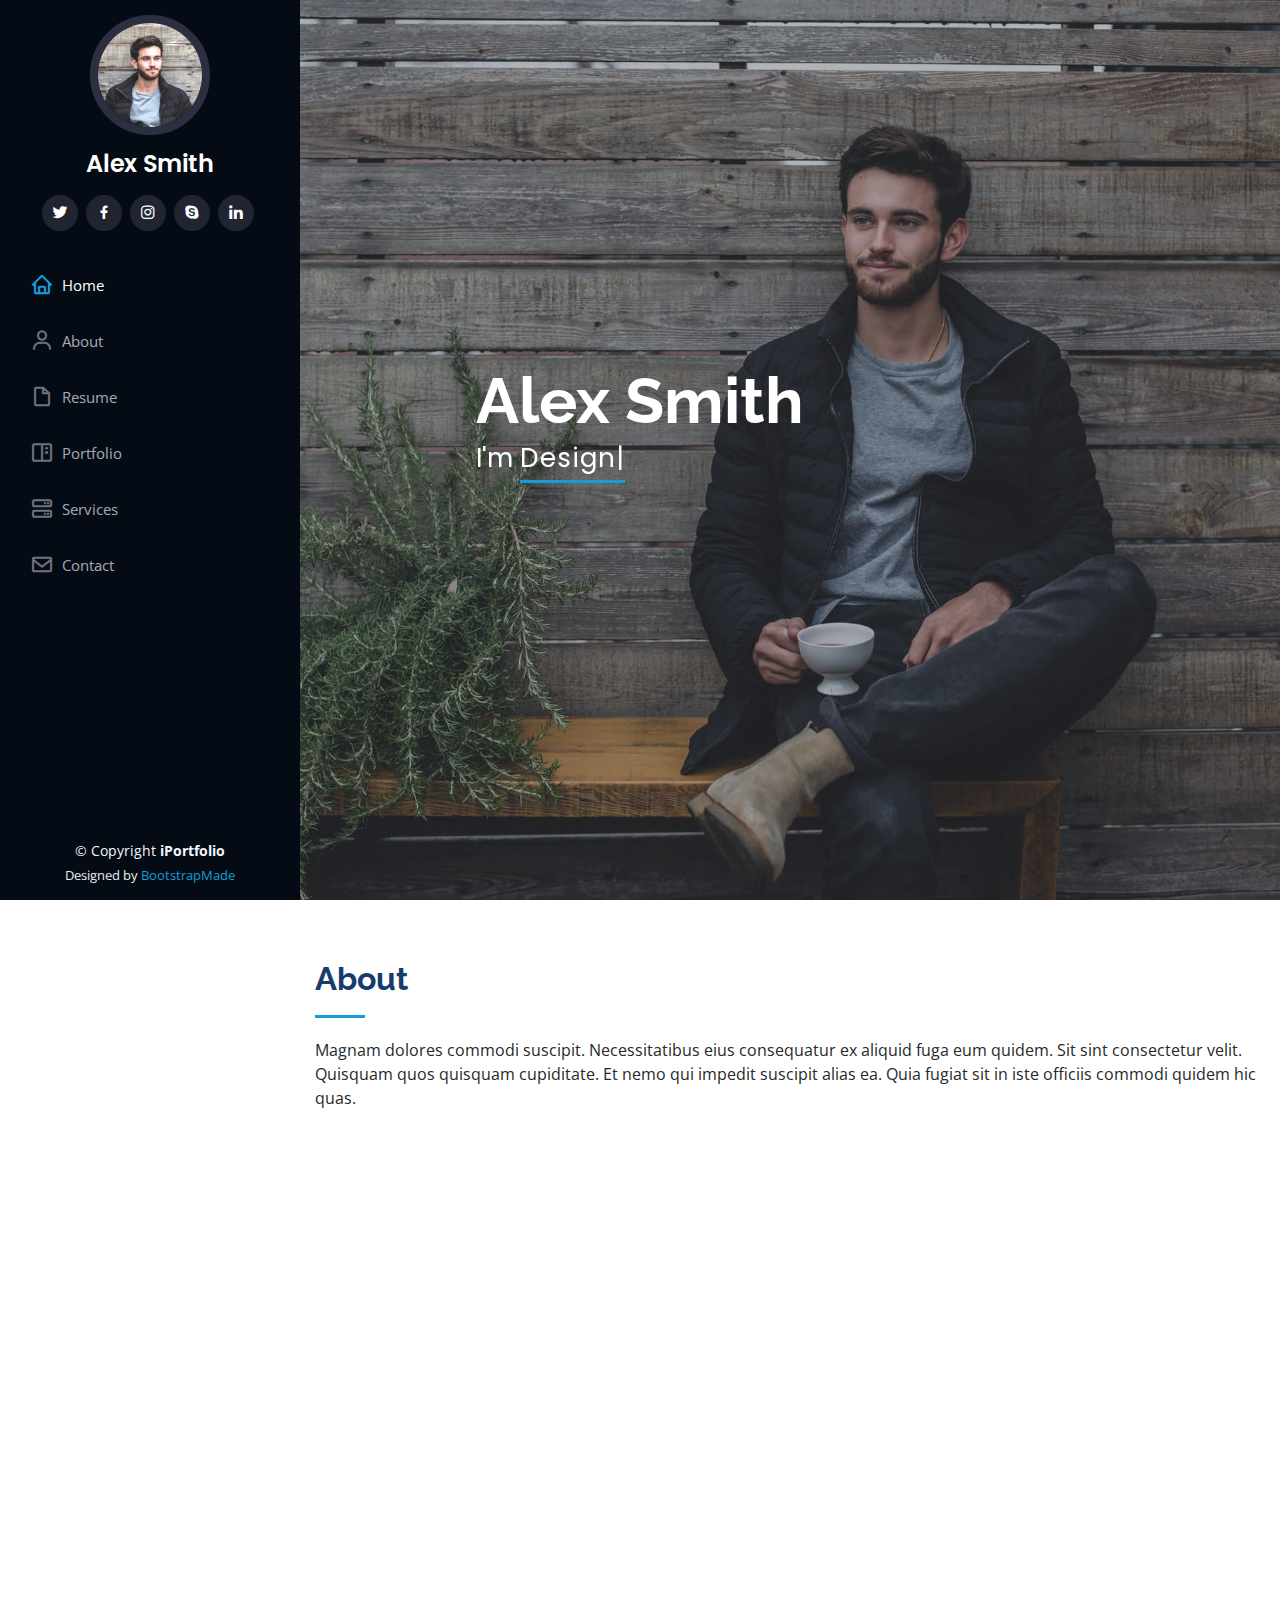
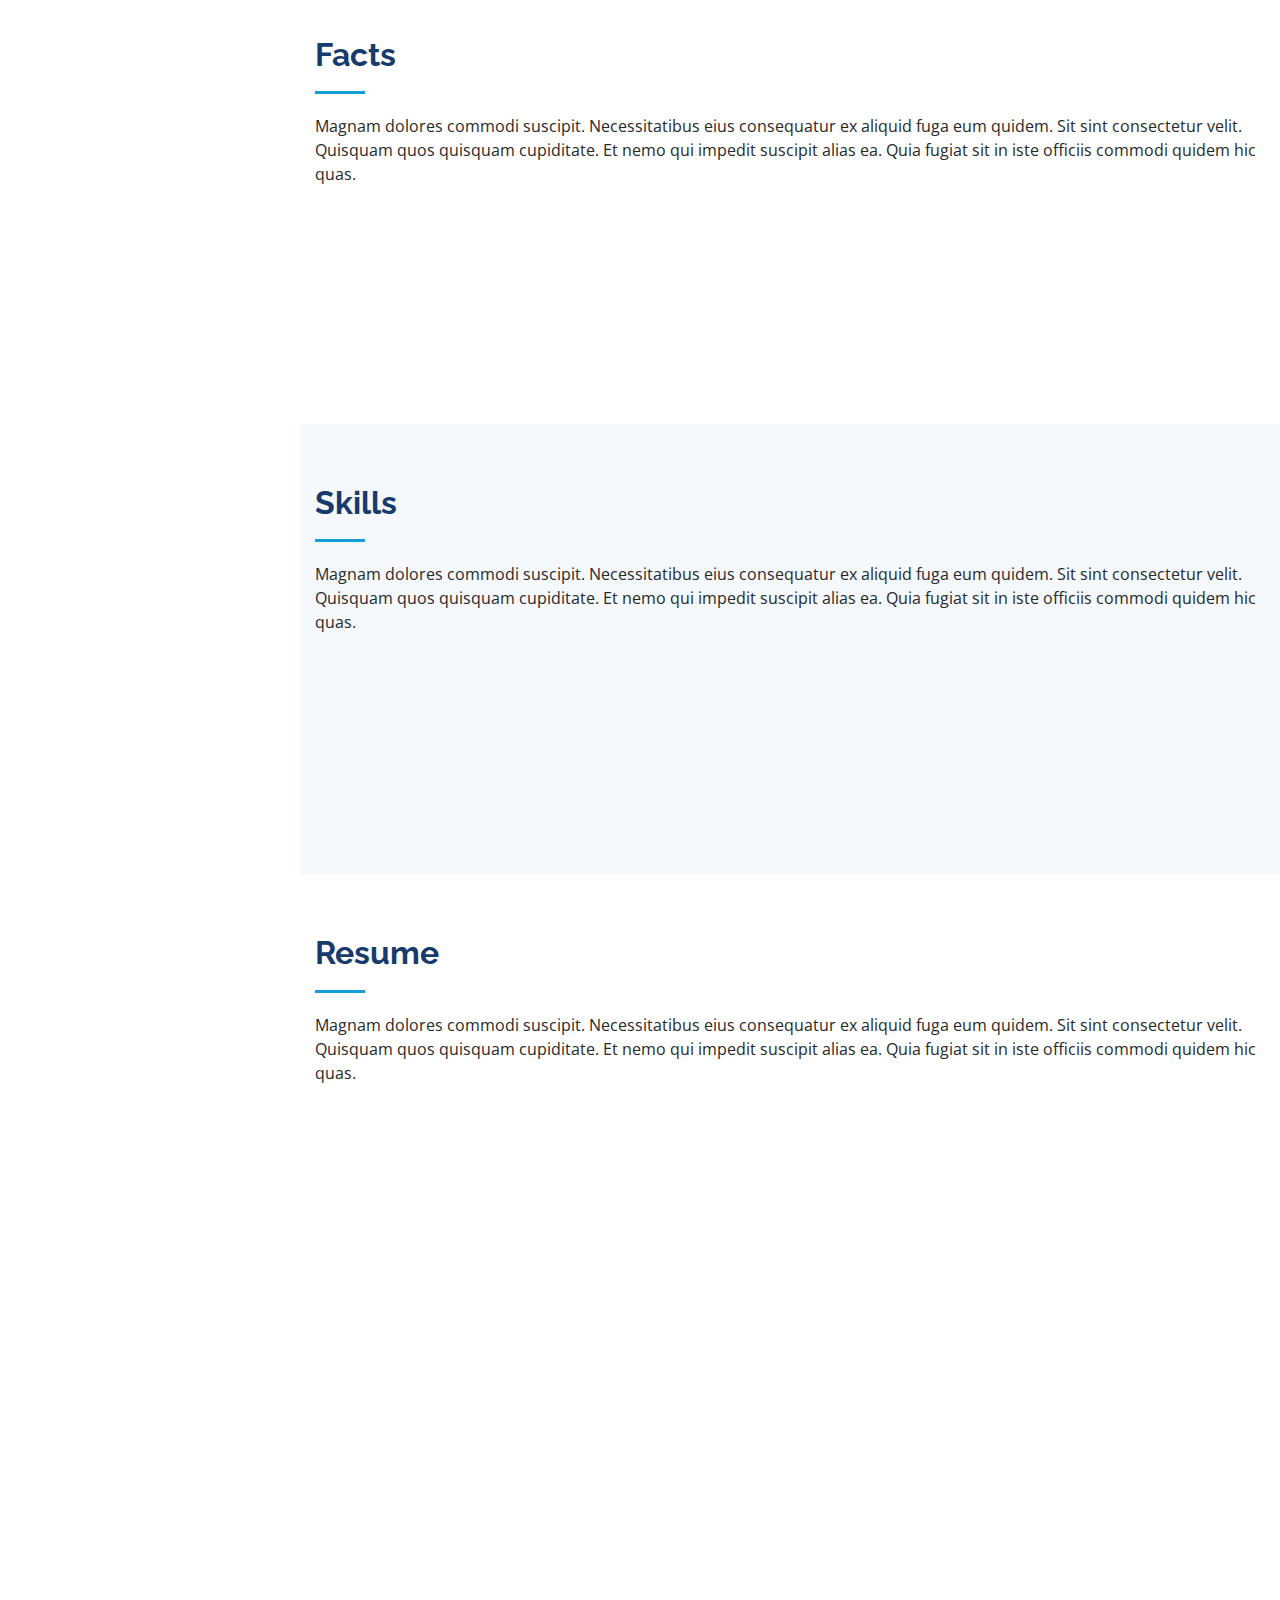
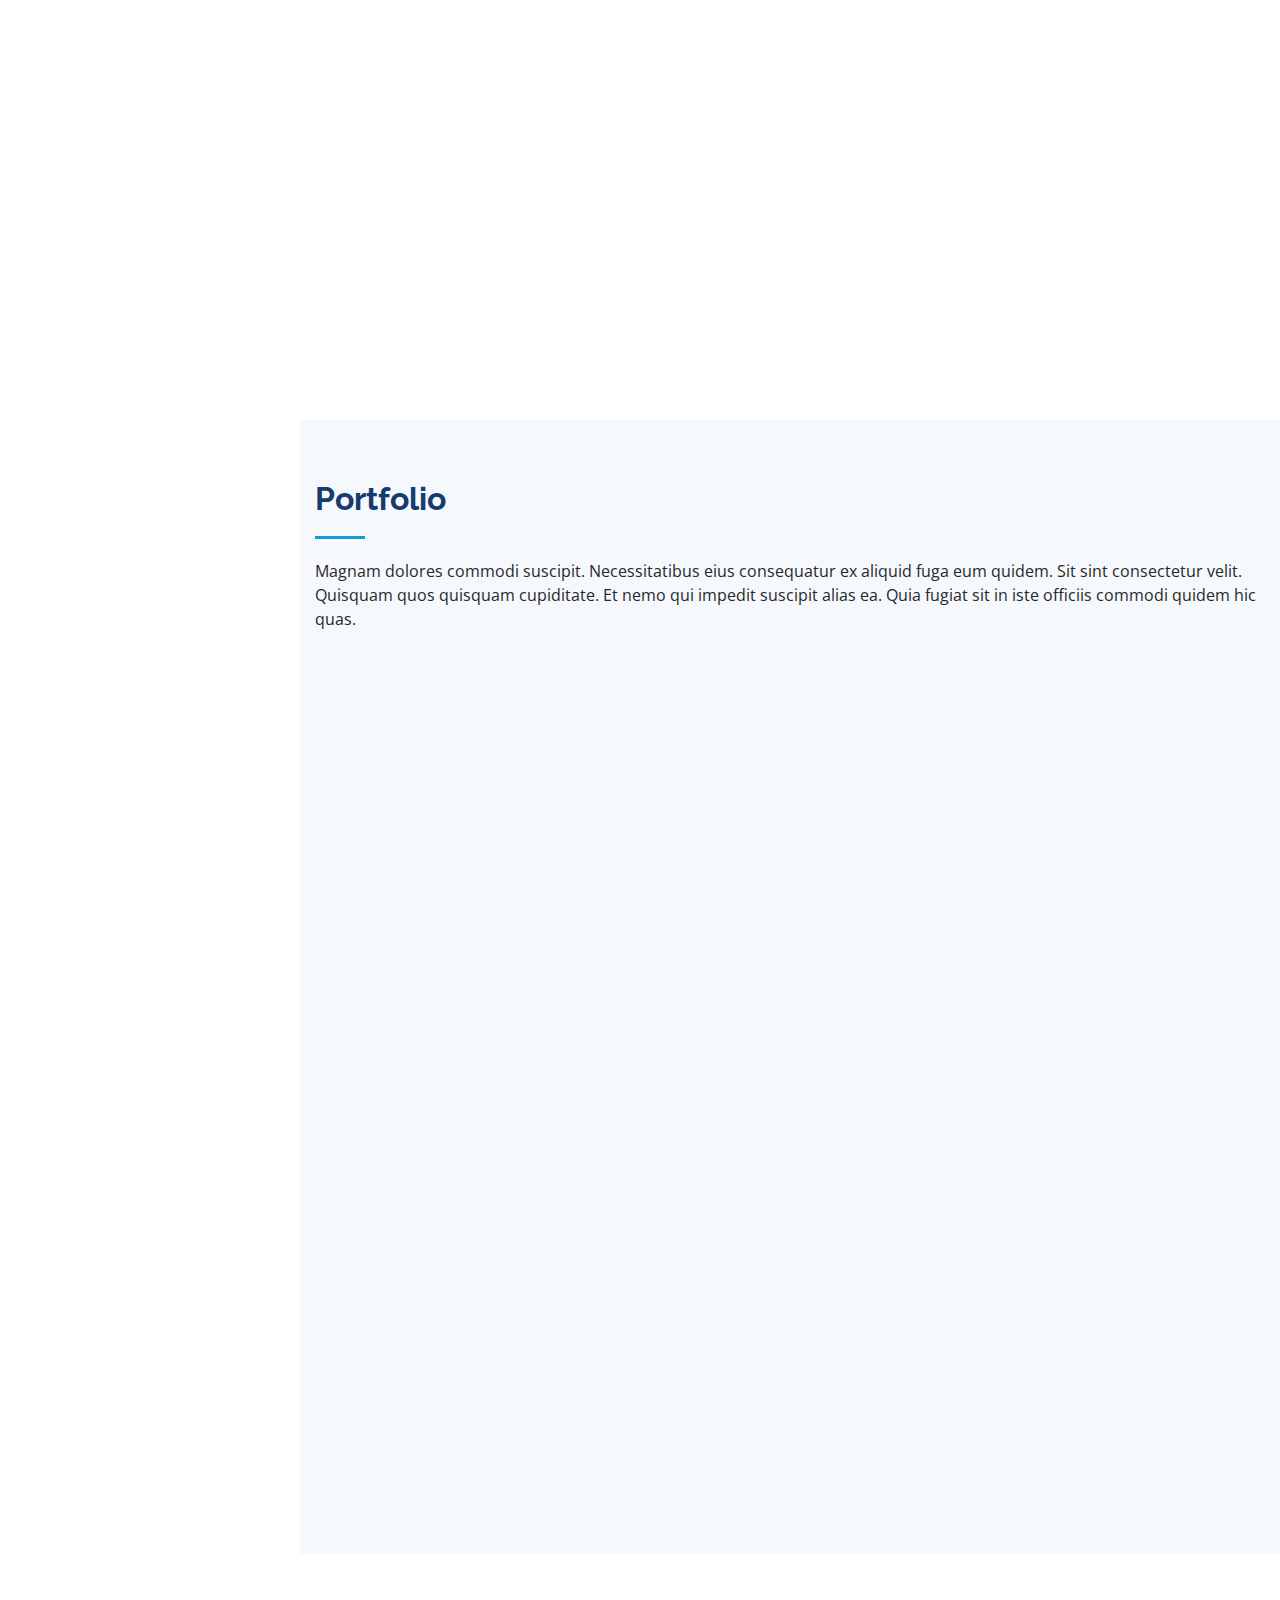
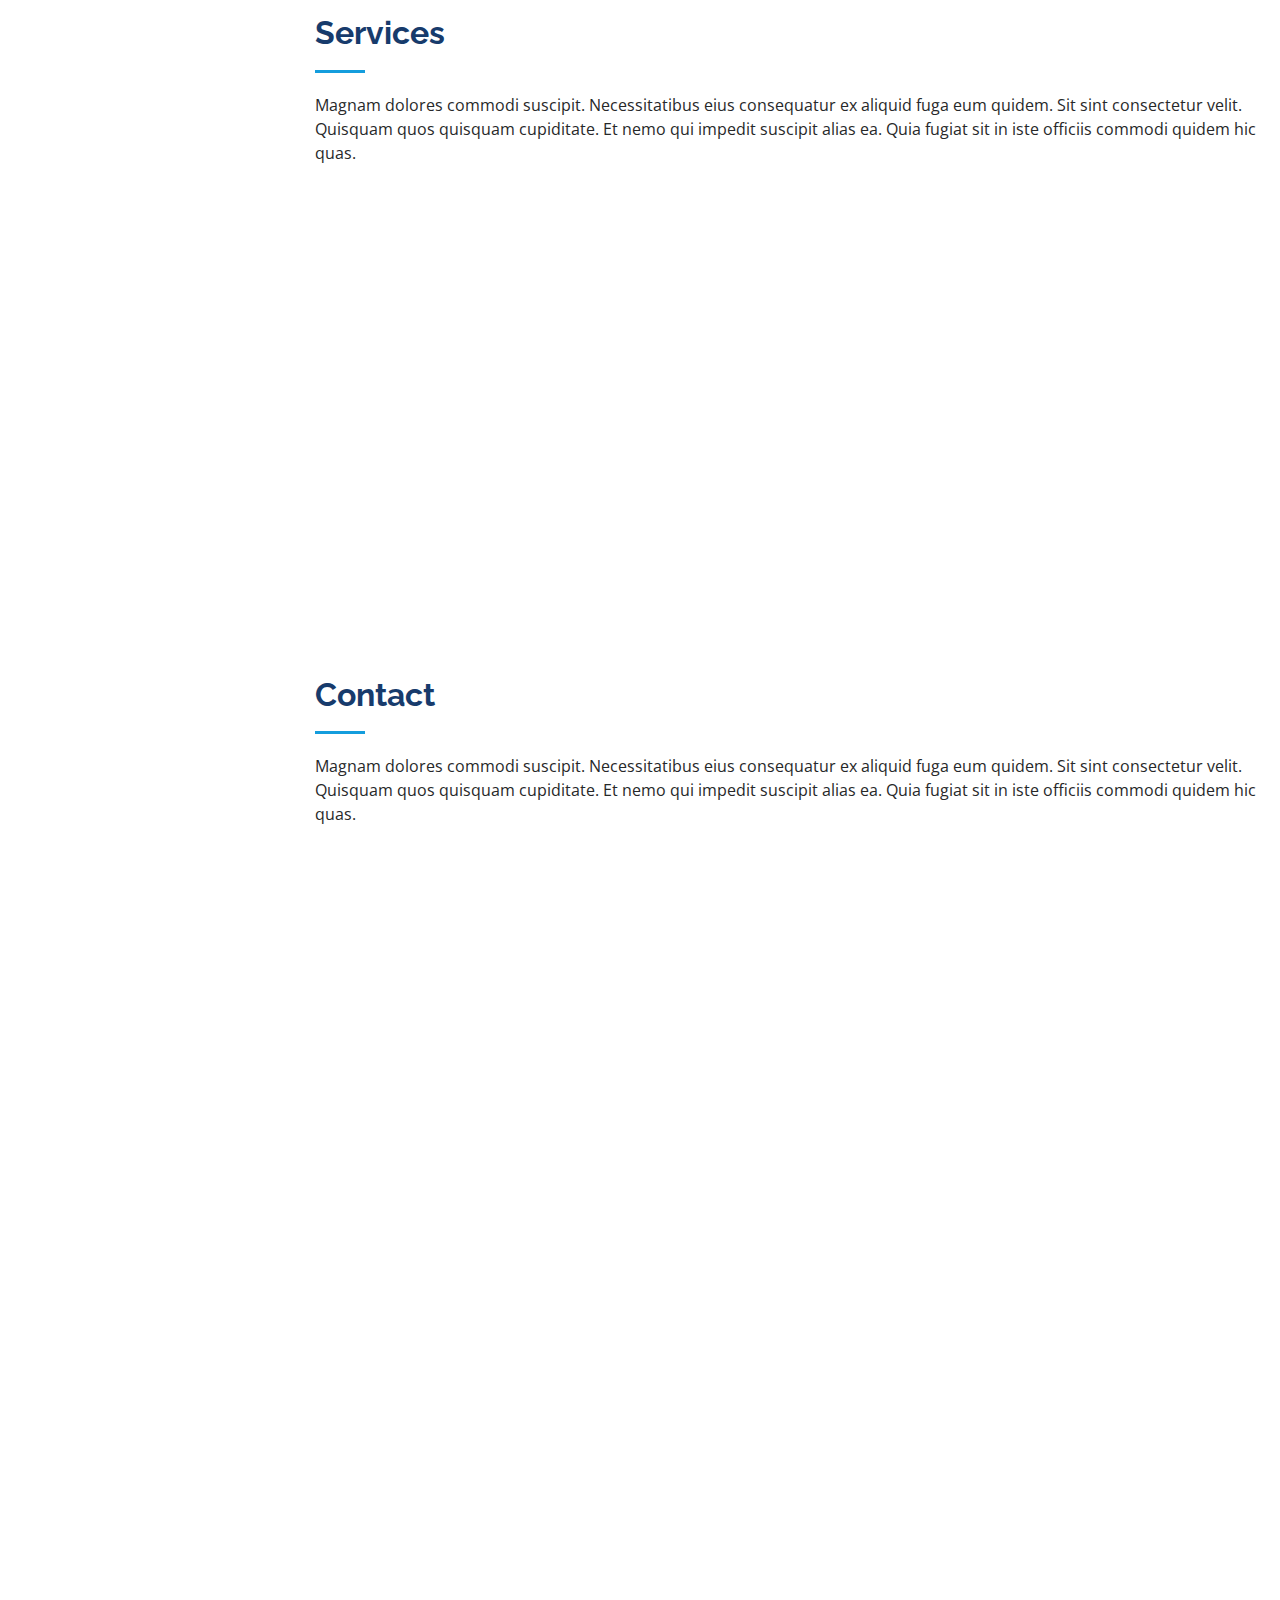
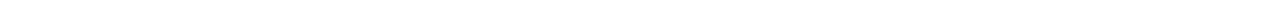
==== index.html @ 65f58ecd "template" ====
<!DOCTYPE html>
<html lang="en">

<head>
  <meta charset="utf-8">
  <meta content="width=device-width, initial-scale=1.0" name="viewport">

  <title>iPortfolio Bootstrap Template - Index</title>
  <meta content="" name="descriptison">
  <meta content="" name="keywords">

  <!-- Favicons -->
  <link href="assets/img/favicon.png" rel="icon">
  <link href="assets/img/apple-touch-icon.png" rel="apple-touch-icon">

  <!-- Google Fonts -->
  <link href="https://fonts.googleapis.com/css?family=Open+Sans:300,300i,400,400i,600,600i,700,700i|Raleway:300,300i,400,400i,500,500i,600,600i,700,700i|Poppins:300,300i,400,400i,500,500i,600,600i,700,700i" rel="stylesheet">

  <!-- Vendor CSS Files -->
  <link href="assets/vendor/bootstrap/css/bootstrap.min.css" rel="stylesheet">
  <link href="assets/vendor/icofont/icofont.min.css" rel="stylesheet">
  <link href="assets/vendor/boxicons/css/boxicons.min.css" rel="stylesheet">
  <link href="assets/vendor/venobox/venobox.css" rel="stylesheet">
  <link href="assets/vendor/owl.carousel/assets/owl.carousel.min.css" rel="stylesheet">
  <link href="assets/vendor/aos/aos.css" rel="stylesheet">

  <!-- Template Main CSS File -->
  <link href="assets/css/style.css" rel="stylesheet">

  <!-- =======================================================
  * Template Name: iPortfolio - v1.3.0
  * Template URL: https://bootstrapmade.com/iportfolio-bootstrap-portfolio-websites-template/
  * Author: BootstrapMade.com
  * License: https://bootstrapmade.com/license/
  ======================================================== -->
</head>

<body>

  <!-- ======= Mobile nav toggle button ======= -->
  <button type="button" class="mobile-nav-toggle d-xl-none"><i class="icofont-navigation-menu"></i></button>

  <!-- ======= Header ======= -->
  <header id="header">
    <div class="d-flex flex-column">

      <div class="profile">
        <img src="assets/img/profile-img.jpg" alt="" class="img-fluid rounded-circle">
        <h1 class="text-light"><a href="index.html">Alex Smith</a></h1>
        <div class="social-links mt-3 text-center">
          <a href="#" class="twitter"><i class="bx bxl-twitter"></i></a>
          <a href="#" class="facebook"><i class="bx bxl-facebook"></i></a>
          <a href="#" class="instagram"><i class="bx bxl-instagram"></i></a>
          <a href="#" class="google-plus"><i class="bx bxl-skype"></i></a>
          <a href="#" class="linkedin"><i class="bx bxl-linkedin"></i></a>
        </div>
      </div>

      <nav class="nav-menu">
        <ul>
          <li class="active"><a href="index.html"><i class="bx bx-home"></i> <span>Home</span></a></li>
          <li><a href="#about"><i class="bx bx-user"></i> <span>About</span></a></li>
          <li><a href="#resume"><i class="bx bx-file-blank"></i> <span>Resume</span></a></li>
          <li><a href="#portfolio"><i class="bx bx-book-content"></i> Portfolio</a></li>
          <li><a href="#services"><i class="bx bx-server"></i> Services</a></li>
          <li><a href="#contact"><i class="bx bx-envelope"></i> Contact</a></li>

        </ul>
      </nav><!-- .nav-menu -->
      <button type="button" class="mobile-nav-toggle d-xl-none"><i class="icofont-navigation-menu"></i></button>

    </div>
  </header><!-- End Header -->

  <!-- ======= Hero Section ======= -->
  <section id="hero" class="d-flex flex-column justify-content-center align-items-center">
    <div class="hero-container" data-aos="fade-in">
      <h1>Alex Smith</h1>
      <p>I'm <span class="typed" data-typed-items="Designer, Developer, Freelancer, Photographer"></span></p>
    </div>
  </section><!-- End Hero -->

  <main id="main">

    <!-- ======= About Section ======= -->
    <section id="about" class="about">
      <div class="container">

        <div class="section-title">
          <h2>About</h2>
          <p>Magnam dolores commodi suscipit. Necessitatibus eius consequatur ex aliquid fuga eum quidem. Sit sint consectetur velit. Quisquam quos quisquam cupiditate. Et nemo qui impedit suscipit alias ea. Quia fugiat sit in iste officiis commodi quidem hic quas.</p>
        </div>

        <div class="row">
          <div class="col-lg-4" data-aos="fade-right">
            <img src="assets/img/profile-img.jpg" class="img-fluid" alt="">
          </div>
          <div class="col-lg-8 pt-4 pt-lg-0 content" data-aos="fade-left">
            <h3>UI/UX Designer &amp; Web Developer.</h3>
            <p class="font-italic">
              Lorem ipsum dolor sit amet, consectetur adipiscing elit, sed do eiusmod tempor incididunt ut labore et dolore
              magna aliqua.
            </p>
            <div class="row">
              <div class="col-lg-6">
                <ul>
                  <li><i class="icofont-rounded-right"></i> <strong>Birthday:</strong> 1 May 1995</li>
                  <li><i class="icofont-rounded-right"></i> <strong>Website:</strong> www.example.com</li>
                  <li><i class="icofont-rounded-right"></i> <strong>Phone:</strong> +123 456 7890</li>
                  <li><i class="icofont-rounded-right"></i> <strong>City:</strong> City : New York, USA</li>
                </ul>
              </div>
              <div class="col-lg-6">
                <ul>
                  <li><i class="icofont-rounded-right"></i> <strong>Age:</strong> 30</li>
                  <li><i class="icofont-rounded-right"></i> <strong>Degree:</strong> Master</li>
                  <li><i class="icofont-rounded-right"></i> <strong>PhEmailone:</strong> email@example.com</li>
                  <li><i class="icofont-rounded-right"></i> <strong>Freelance:</strong> Available</li>
                </ul>
              </div>
            </div>
            <p>
              Officiis eligendi itaque labore et dolorum mollitia officiis optio vero. Quisquam sunt adipisci omnis et ut. Nulla accusantium dolor incidunt officia tempore. Et eius omnis.
              Cupiditate ut dicta maxime officiis quidem quia. Sed et consectetur qui quia repellendus itaque neque. Aliquid amet quidem ut quaerat cupiditate. Ab et eum qui repellendus omnis culpa magni laudantium dolores.
            </p>
          </div>
        </div>

      </div>
    </section><!-- End About Section -->

    <!-- ======= Facts Section ======= -->
    <section id="facts" class="facts">
      <div class="container">

        <div class="section-title">
          <h2>Facts</h2>
          <p>Magnam dolores commodi suscipit. Necessitatibus eius consequatur ex aliquid fuga eum quidem. Sit sint consectetur velit. Quisquam quos quisquam cupiditate. Et nemo qui impedit suscipit alias ea. Quia fugiat sit in iste officiis commodi quidem hic quas.</p>
        </div>

        <div class="row no-gutters">

          <div class="col-lg-3 col-md-6 d-md-flex align-items-md-stretch" data-aos="fade-up">
            <div class="count-box">
              <i class="icofont-simple-smile"></i>
              <span data-toggle="counter-up">232</span>
              <p><strong>Happy Clients</strong> consequuntur quae</p>
            </div>
          </div>

          <div class="col-lg-3 col-md-6 d-md-flex align-items-md-stretch" data-aos="fade-up" data-aos-delay="100">
            <div class="count-box">
              <i class="icofont-document-folder"></i>
              <span data-toggle="counter-up">521</span>
              <p><strong>Projects</strong> adipisci atque cum quia aut</p>
            </div>
          </div>

          <div class="col-lg-3 col-md-6 d-md-flex align-items-md-stretch" data-aos="fade-up" data-aos-delay="200">
            <div class="count-box">
              <i class="icofont-live-support"></i>
              <span data-toggle="counter-up">1,463</span>
              <p><strong>Hours Of Support</strong> aut commodi quaerat</p>
            </div>
          </div>

          <div class="col-lg-3 col-md-6 d-md-flex align-items-md-stretch" data-aos="fade-up" data-aos-delay="300">
            <div class="count-box">
              <i class="icofont-users-alt-5"></i>
              <span data-toggle="counter-up">15</span>
              <p><strong>Hard Workers</strong> rerum asperiores dolor</p>
            </div>
          </div>

        </div>

      </div>
    </section><!-- End Facts Section -->

    <!-- ======= Skills Section ======= -->
    <section id="skills" class="skills section-bg">
      <div class="container">

        <div class="section-title">
          <h2>Skills</h2>
          <p>Magnam dolores commodi suscipit. Necessitatibus eius consequatur ex aliquid fuga eum quidem. Sit sint consectetur velit. Quisquam quos quisquam cupiditate. Et nemo qui impedit suscipit alias ea. Quia fugiat sit in iste officiis commodi quidem hic quas.</p>
        </div>

        <div class="row skills-content">

          <div class="col-lg-6" data-aos="fade-up">

            <div class="progress">
              <span class="skill">HTML <i class="val">100%</i></span>
              <div class="progress-bar-wrap">
                <div class="progress-bar" role="progressbar" aria-valuenow="100" aria-valuemin="0" aria-valuemax="100"></div>
              </div>
            </div>

            <div class="progress">
              <span class="skill">CSS <i class="val">90%</i></span>
              <div class="progress-bar-wrap">
                <div class="progress-bar" role="progressbar" aria-valuenow="90" aria-valuemin="0" aria-valuemax="100"></div>
              </div>
            </div>

            <div class="progress">
              <span class="skill">JavaScript <i class="val">75%</i></span>
              <div class="progress-bar-wrap">
                <div class="progress-bar" role="progressbar" aria-valuenow="75" aria-valuemin="0" aria-valuemax="100"></div>
              </div>
            </div>

          </div>

          <div class="col-lg-6" data-aos="fade-up" data-aos-delay="100">

            <div class="progress">
              <span class="skill">PHP <i class="val">80%</i></span>
              <div class="progress-bar-wrap">
                <div class="progress-bar" role="progressbar" aria-valuenow="80" aria-valuemin="0" aria-valuemax="100"></div>
              </div>
            </div>

            <div class="progress">
              <span class="skill">WordPress/CMS <i class="val">90%</i></span>
              <div class="progress-bar-wrap">
                <div class="progress-bar" role="progressbar" aria-valuenow="90" aria-valuemin="0" aria-valuemax="100"></div>
              </div>
            </div>

            <div class="progress">
              <span class="skill">Photoshop <i class="val">55%</i></span>
              <div class="progress-bar-wrap">
                <div class="progress-bar" role="progressbar" aria-valuenow="55" aria-valuemin="0" aria-valuemax="100"></div>
              </div>
            </div>

          </div>

        </div>

      </div>
    </section><!-- End Skills Section -->

    <!-- ======= Resume Section ======= -->
    <section id="resume" class="resume">
      <div class="container">

        <div class="section-title">
          <h2>Resume</h2>
          <p>Magnam dolores commodi suscipit. Necessitatibus eius consequatur ex aliquid fuga eum quidem. Sit sint consectetur velit. Quisquam quos quisquam cupiditate. Et nemo qui impedit suscipit alias ea. Quia fugiat sit in iste officiis commodi quidem hic quas.</p>
        </div>

        <div class="row">
          <div class="col-lg-6" data-aos="fade-up">
            <h3 class="resume-title">Sumary</h3>
            <div class="resume-item pb-0">
              <h4>Alex Smith</h4>
              <p><em>Innovative and deadline-driven Graphic Designer with 3+ years of experience designing and developing user-centered digital/print marketing material from initial concept to final, polished deliverable.</em></p>
              <ul>
                <li>Portland par 127,Orlando, FL</li>
                <li>(123) 456-7891</li>
                <li>alice.barkley@example.com</li>
              </ul>
            </div>

            <h3 class="resume-title">Education</h3>
            <div class="resume-item">
              <h4>Master of Fine Arts &amp; Graphic Design</h4>
              <h5>2015 - 2016</h5>
              <p><em>Rochester Institute of Technology, Rochester, NY</em></p>
              <p>Qui deserunt veniam. Et sed aliquam labore tempore sed quisquam iusto autem sit. Ea vero voluptatum qui ut dignissimos deleniti nerada porti sand markend</p>
            </div>
            <div class="resume-item">
              <h4>Bachelor of Fine Arts &amp; Graphic Design</h4>
              <h5>2010 - 2014</h5>
              <p><em>Rochester Institute of Technology, Rochester, NY</em></p>
              <p>Quia nobis sequi est occaecati aut. Repudiandae et iusto quae reiciendis et quis Eius vel ratione eius unde vitae rerum voluptates asperiores voluptatem Earum molestiae consequatur neque etlon sader mart dila</p>
            </div>
          </div>
          <div class="col-lg-6" data-aos="fade-up" data-aos-delay="100">
            <h3 class="resume-title">Professional Experience</h3>
            <div class="resume-item">
              <h4>Senior graphic design specialist</h4>
              <h5>2019 - Present</h5>
              <p><em>Experion, New York, NY </em></p>
              <ul>
                <li>Lead in the design, development, and implementation of the graphic, layout, and production communication materials</li>
                <li>Delegate tasks to the 7 members of the design team and provide counsel on all aspects of the project. </li>
                <li>Supervise the assessment of all graphic materials in order to ensure quality and accuracy of the design</li>
                <li>Oversee the efficient use of production project budgets ranging from $2,000 - $25,000</li>
              </ul>
            </div>
            <div class="resume-item">
              <h4>Graphic design specialist</h4>
              <h5>2017 - 2018</h5>
              <p><em>Stepping Stone Advertising, New York, NY</em></p>
              <ul>
                <li>Developed numerous marketing programs (logos, brochures,infographics, presentations, and advertisements).</li>
                <li>Managed up to 5 projects or tasks at a given time while under pressure</li>
                <li>Recommended and consulted with clients on the most appropriate graphic design</li>
                <li>Created 4+ design presentations and proposals a month for clients and account managers</li>
              </ul>
            </div>
          </div>
        </div>

      </div>
    </section><!-- End Resume Section -->

    <!-- ======= Portfolio Section ======= -->
    <section id="portfolio" class="portfolio section-bg">
      <div class="container">

        <div class="section-title">
          <h2>Portfolio</h2>
          <p>Magnam dolores commodi suscipit. Necessitatibus eius consequatur ex aliquid fuga eum quidem. Sit sint consectetur velit. Quisquam quos quisquam cupiditate. Et nemo qui impedit suscipit alias ea. Quia fugiat sit in iste officiis commodi quidem hic quas.</p>
        </div>

        <div class="row" data-aos="fade-up">
          <div class="col-lg-12 d-flex justify-content-center">
            <ul id="portfolio-flters">
              <li data-filter="*" class="filter-active">All</li>
              <li data-filter=".filter-app">App</li>
              <li data-filter=".filter-card">Card</li>
              <li data-filter=".filter-web">Web</li>
            </ul>
          </div>
        </div>

        <div class="row portfolio-container" data-aos="fade-up" data-aos-delay="100">

          <div class="col-lg-4 col-md-6 portfolio-item filter-app">
            <div class="portfolio-wrap">
              <img src="assets/img/portfolio/portfolio-1.jpg" class="img-fluid" alt="">
              <div class="portfolio-links">
                <a href="assets/img/portfolio/portfolio-1.jpg" data-gall="portfolioGallery" class="venobox" title="App 1"><i class="bx bx-plus"></i></a>
                <a href="portfolio-details.html" title="More Details"><i class="bx bx-link"></i></a>
              </div>
            </div>
          </div>

          <div class="col-lg-4 col-md-6 portfolio-item filter-web">
            <div class="portfolio-wrap">
              <img src="assets/img/portfolio/portfolio-2.jpg" class="img-fluid" alt="">
              <div class="portfolio-links">
                <a href="assets/img/portfolio/portfolio-2.jpg" data-gall="portfolioGallery" class="venobox" title="Web 3"><i class="bx bx-plus"></i></a>
                <a href="portfolio-details.html" title="More Details"><i class="bx bx-link"></i></a>
              </div>
            </div>
          </div>

          <div class="col-lg-4 col-md-6 portfolio-item filter-app">
            <div class="portfolio-wrap">
              <img src="assets/img/portfolio/portfolio-3.jpg" class="img-fluid" alt="">
              <div class="portfolio-links">
                <a href="assets/img/portfolio/portfolio-3.jpg" data-gall="portfolioGallery" class="venobox" title="App 2"><i class="bx bx-plus"></i></a>
                <a href="portfolio-details.html" title="More Details"><i class="bx bx-link"></i></a>
              </div>
            </div>
          </div>

          <div class="col-lg-4 col-md-6 portfolio-item filter-card">
            <div class="portfolio-wrap">
              <img src="assets/img/portfolio/portfolio-4.jpg" class="img-fluid" alt="">
              <div class="portfolio-links">
                <a href="assets/img/portfolio/portfolio-4.jpg" data-gall="portfolioGallery" class="venobox" title="Card 2"><i class="bx bx-plus"></i></a>
                <a href="portfolio-details.html" title="More Details"><i class="bx bx-link"></i></a>
              </div>
            </div>
          </div>

          <div class="col-lg-4 col-md-6 portfolio-item filter-web">
            <div class="portfolio-wrap">
              <img src="assets/img/portfolio/portfolio-5.jpg" class="img-fluid" alt="">
              <div class="portfolio-links">
                <a href="assets/img/portfolio/portfolio-5.jpg" data-gall="portfolioGallery" class="venobox" title="Web 2"><i class="bx bx-plus"></i></a>
                <a href="portfolio-details.html" title="More Details"><i class="bx bx-link"></i></a>
              </div>
            </div>
          </div>

          <div class="col-lg-4 col-md-6 portfolio-item filter-app">
            <div class="portfolio-wrap">
              <img src="assets/img/portfolio/portfolio-6.jpg" class="img-fluid" alt="">
              <div class="portfolio-links">
                <a href="assets/img/portfolio/portfolio-6.jpg" data-gall="portfolioGallery" class="venobox" title="App 3"><i class="bx bx-plus"></i></a>
                <a href="portfolio-details.html" title="More Details"><i class="bx bx-link"></i></a>
              </div>
            </div>
          </div>

          <div class="col-lg-4 col-md-6 portfolio-item filter-card">
            <div class="portfolio-wrap">
              <img src="assets/img/portfolio/portfolio-7.jpg" class="img-fluid" alt="">
              <div class="portfolio-links">
                <a href="assets/img/portfolio/portfolio-7.jpg" data-gall="portfolioGallery" class="venobox" title="Card 1"><i class="bx bx-plus"></i></a>
                <a href="portfolio-details.html" title="More Details"><i class="bx bx-link"></i></a>
              </div>
            </div>
          </div>

          <div class="col-lg-4 col-md-6 portfolio-item filter-card">
            <div class="portfolio-wrap">
              <img src="assets/img/portfolio/portfolio-8.jpg" class="img-fluid" alt="">
              <div class="portfolio-links">
                <a href="assets/img/portfolio/portfolio-8.jpg" data-gall="portfolioGallery" class="venobox" title="Card 3"><i class="bx bx-plus"></i></a>
                <a href="portfolio-details.html" title="More Details"><i class="bx bx-link"></i></a>
              </div>
            </div>
          </div>

          <div class="col-lg-4 col-md-6 portfolio-item filter-web">
            <div class="portfolio-wrap">
              <img src="assets/img/portfolio/portfolio-9.jpg" class="img-fluid" alt="">
              <div class="portfolio-links">
                <a href="assets/img/portfolio/portfolio-9.jpg" data-gall="portfolioGallery" class="venobox" title="Web 3"><i class="bx bx-plus"></i></a>
                <a href="portfolio-details.html" title="More Details"><i class="bx bx-link"></i></a>
              </div>
            </div>
          </div>

        </div>

      </div>
    </section><!-- End Portfolio Section -->

    <!-- ======= Services Section ======= -->
    <section id="services" class="services">
      <div class="container">

        <div class="section-title">
          <h2>Services</h2>
          <p>Magnam dolores commodi suscipit. Necessitatibus eius consequatur ex aliquid fuga eum quidem. Sit sint consectetur velit. Quisquam quos quisquam cupiditate. Et nemo qui impedit suscipit alias ea. Quia fugiat sit in iste officiis commodi quidem hic quas.</p>
        </div>

        <div class="row">
          <div class="col-lg-4 col-md-6 icon-box" data-aos="fade-up">
            <div class="icon"><i class="icofont-computer"></i></div>
            <h4 class="title"><a href="">Lorem Ipsum</a></h4>
            <p class="description">Voluptatum deleniti atque corrupti quos dolores et quas molestias excepturi sint occaecati cupiditate non provident</p>
          </div>
          <div class="col-lg-4 col-md-6 icon-box" data-aos="fade-up" data-aos-delay="100">
            <div class="icon"><i class="icofont-chart-bar-graph"></i></div>
            <h4 class="title"><a href="">Dolor Sitema</a></h4>
            <p class="description">Minim veniam, quis nostrud exercitation ullamco laboris nisi ut aliquip ex ea commodo consequat tarad limino ata</p>
          </div>
          <div class="col-lg-4 col-md-6 icon-box" data-aos="fade-up" data-aos-delay="200">
            <div class="icon"><i class="icofont-earth"></i></div>
            <h4 class="title"><a href="">Sed ut perspiciatis</a></h4>
            <p class="description">Duis aute irure dolor in reprehenderit in voluptate velit esse cillum dolore eu fugiat nulla pariatur</p>
          </div>
          <div class="col-lg-4 col-md-6 icon-box" data-aos="fade-up" data-aos-delay="300">
            <div class="icon"><i class="icofont-image"></i></div>
            <h4 class="title"><a href="">Magni Dolores</a></h4>
            <p class="description">Excepteur sint occaecat cupidatat non proident, sunt in culpa qui officia deserunt mollit anim id est laborum</p>
          </div>
          <div class="col-lg-4 col-md-6 icon-box" data-aos="fade-up" data-aos-delay="400">
            <div class="icon"><i class="icofont-settings"></i></div>
            <h4 class="title"><a href="">Nemo Enim</a></h4>
            <p class="description">At vero eos et accusamus et iusto odio dignissimos ducimus qui blanditiis praesentium voluptatum deleniti atque</p>
          </div>
          <div class="col-lg-4 col-md-6 icon-box" data-aos="fade-up" data-aos-delay="500">
            <div class="icon"><i class="icofont-tasks-alt"></i></div>
            <h4 class="title"><a href="">Eiusmod Tempor</a></h4>
            <p class="description">Et harum quidem rerum facilis est et expedita distinctio. Nam libero tempore, cum soluta nobis est eligendi</p>
          </div>
        </div>

      </div>
    </section><!-- End Services Section -->

    

    <!-- ======= Contact Section ======= -->
    <section id="contact" class="contact">
      <div class="container">

        <div class="section-title">
          <h2>Contact</h2>
          <p>Magnam dolores commodi suscipit. Necessitatibus eius consequatur ex aliquid fuga eum quidem. Sit sint consectetur velit. Quisquam quos quisquam cupiditate. Et nemo qui impedit suscipit alias ea. Quia fugiat sit in iste officiis commodi quidem hic quas.</p>
        </div>

        <div class="row" data-aos="fade-in">

          <div class="col-lg-5 d-flex align-items-stretch">
            <div class="info">
              <div class="address">
                <i class="icofont-google-map"></i>
                <h4>Location:</h4>
                <p>A108 Adam Street, New York, NY 535022</p>
              </div>

              <div class="email">
                <i class="icofont-envelope"></i>
                <h4>Email:</h4>
                <p>info@example.com</p>
              </div>

              <div class="phone">
                <i class="icofont-phone"></i>
                <h4>Call:</h4>
                <p>+1 5589 55488 55s</p>
              </div>

              <iframe src="https://www.google.com/maps/embed?pb=!1m14!1m8!1m3!1d12097.433213460943!2d-74.0062269!3d40.7101282!3m2!1i1024!2i768!4f13.1!3m3!1m2!1s0x0%3A0xb89d1fe6bc499443!2sDowntown+Conference+Center!5e0!3m2!1smk!2sbg!4v1539943755621" frameborder="0" style="border:0; width: 100%; height: 290px;" allowfullscreen></iframe>
            </div>

          </div>

          <div class="col-lg-7 mt-5 mt-lg-0 d-flex align-items-stretch">
            <form action="forms/contact.php" method="post" role="form" class="php-email-form">
              <div class="form-row">
                <div class="form-group col-md-6">
                  <label for="name">Your Name</label>
                  <input type="text" name="name" class="form-control" id="name" data-rule="minlen:4" data-msg="Please enter at least 4 chars" />
                  <div class="validate"></div>
                </div>
                <div class="form-group col-md-6">
                  <label for="name">Your Email</label>
                  <input type="email" class="form-control" name="email" id="email" data-rule="email" data-msg="Please enter a valid email" />
                  <div class="validate"></div>
                </div>
              </div>
              <div class="form-group">
                <label for="name">Subject</label>
                <input type="text" class="form-control" name="subject" id="subject" data-rule="minlen:4" data-msg="Please enter at least 8 chars of subject" />
                <div class="validate"></div>
              </div>
              <div class="form-group">
                <label for="name">Message</label>
                <textarea class="form-control" name="message" rows="10" data-rule="required" data-msg="Please write something for us"></textarea>
                <div class="validate"></div>
              </div>
              <div class="mb-3">
                <div class="loading">Loading</div>
                <div class="error-message"></div>
                <div class="sent-message">Your message has been sent. Thank you!</div>
              </div>
              <div class="text-center"><button type="submit">Send Message</button></div>
            </form>
          </div>

        </div>

      </div>
    </section><!-- End Contact Section -->

  </main><!-- End #main -->

  <!-- ======= Footer ======= -->
  <footer id="footer">
    <div class="container">
      <div class="copyright">
        &copy; Copyright <strong><span>iPortfolio</span></strong>
      </div>
      <div class="credits">
        <!-- All the links in the footer should remain intact. -->
        <!-- You can delete the links only if you purchased the pro version. -->
        <!-- Licensing information: https://bootstrapmade.com/license/ -->
        <!-- Purchase the pro version with working PHP/AJAX contact form: https://bootstrapmade.com/iportfolio-bootstrap-portfolio-websites-template/ -->
        Designed by <a href="https://bootstrapmade.com/">BootstrapMade</a>
      </div>
    </div>
  </footer><!-- End  Footer -->

  <a href="#" class="back-to-top"><i class="icofont-simple-up"></i></a>

  <!-- Vendor JS Files -->
  <script src="assets/vendor/jquery/jquery.min.js"></script>
  <script src="assets/vendor/bootstrap/js/bootstrap.bundle.min.js"></script>
  <script src="assets/vendor/jquery.easing/jquery.easing.min.js"></script>
  <script src="assets/vendor/php-email-form/validate.js"></script>
  <script src="assets/vendor/waypoints/jquery.waypoints.min.js"></script>
  <script src="assets/vendor/counterup/counterup.min.js"></script>
  <script src="assets/vendor/isotope-layout/isotope.pkgd.min.js"></script>
  <script src="assets/vendor/venobox/venobox.min.js"></script>
  <script src="assets/vendor/owl.carousel/owl.carousel.min.js"></script>
  <script src="assets/vendor/typed.js/typed.min.js"></script>
  <script src="assets/vendor/aos/aos.js"></script>

  <!-- Template Main JS File -->
  <script src="assets/js/main.js"></script>

</body>

</html>
---- assets/vendor/venobox/venobox.css ----
/* ------ venobox.css --------*/
.vbox-overlay *, .vbox-overlay *:before, .vbox-overlay *:after{
    -webkit-backface-visibility: hidden;
    -webkit-box-sizing:border-box;
    -moz-box-sizing:border-box;
    box-sizing:border-box;
}
.vbox-overlay * { 
    -webkit-backface-visibility: visible;
    backface-visibility: visible;
}
.vbox-overlay{
    display: -webkit-flex;
    display: flex;
    -webkit-flex-direction: column;
    flex-direction: column;
    -webkit-justify-content: center;
    justify-content: center;
    -webkit-align-items: center;
    align-items: center;
    position: fixed;
    left: 0;
    top: 0;
    bottom: 0;
    right: 0;
    z-index: 999999;
}

/* ----- navigation ----- */
.vbox-title{
    width: 100%;
    height: 40px;
    float: left;
    text-align: center;
    line-height: 28px;
    font-size: 12px;
    padding: 6px 50px;
    overflow: hidden;
    position: fixed;
    display: none;
    left: 0;
    z-index: 89;
}
.vbox-close{
    cursor: pointer;
    position: fixed;
    top: -1px;
    right: 0;
    width: 50px;
    height: 40px;
    padding: 6px;
    display: block;
    background-position:10px center;
    overflow: hidden;
    font-size: 24px;
    line-height: 1;
    text-align: center;
    z-index: 99;
}
.vbox-left{
    cursor: pointer;
    position: fixed;
    left: 0;
    height: 40px;
    overflow: hidden;
    line-height: 28px;
    font-size: 12px;
    z-index: 99;
    display: flex;
    align-items:center;
}
.vbox-num{
    display: inline-block;
    margin: 6px 0 6px 15px;
}
/* ----- Social share ----- */
.vbox-share{
    line-height: 28px;
    font-size: 12px;
    overflow: hidden;
    position: fixed;
    left: 0;
    z-index: 98;
    display: flex;
    align-items:center;
    justify-content: center;
    width: 100%;
    text-align: center;
}
.vbox-share svg{
    max-height: 28px;
    width: 28px;
    z-index: 10;
    margin-left: 12px;
    margin-top: 6px;
    margin-bottom: 6px;
    vertical-align: middle;
}


/* ----- navigation ARROWS ----- */
.vbox-next, .vbox-prev{
    position: fixed;
    top: 50%;
    margin-top: -15px;
    overflow: hidden;
    cursor: pointer;
    display: block;
    width: 45px;
    height: 45px;
    z-index: 99;
}
.vbox-next span, .vbox-prev span{
    position: relative;
    width: 20px;
    height: 20px;
    border: 2px solid transparent;
    border-top-color: #B6B6B6;
    border-right-color: #B6B6B6;
    text-indent: -100px;
    position: absolute;
    top: 8px;
    display: block;
}
.vbox-prev{
    left: 15px;
}
.vbox-next{
    right: 15px;
}
.vbox-prev span{
    left: 10px;
    -ms-transform: rotate(-135deg);
    -webkit-transform: rotate(-135deg);
    transform: rotate(-135deg);
}
.vbox-next span{
    -ms-transform: rotate(45deg);
    -webkit-transform: rotate(45deg);
    transform: rotate(45deg);
    right: 10px;
}
/* ------- inline window ------ */
.vbox-inline{
    width: 420px;
    height: 315px;
    height: 70vh;
    padding: 10px;
    background: #fff;
    margin: 0 auto;
    overflow: auto;
    text-align: left;
}
/* ------- Video & iFrames window ------ */
.venoframe{
    max-width: 100%;
    width: 100%;
    border: none;
    width: 100%;
    height: 260px;
    height: 70vh;
}
.venoframe.vbvid{
    height: 260px;
}
@media (min-width: 768px) {
    .venoframe, .vbox-inline{
        width: 90%;
        height: 360px;
        height: 70vh;
    }
    .venoframe.vbvid{
        width: 640px;
        height: 360px;
    }
}
@media (min-width: 992px) {
    .venoframe, .vbox-inline{
        max-width: 1200px;
        width: 80%;
        height: 540px;
        height: 70vh;
    }
    .venoframe.vbvid{
        width: 960px;
        height: 540px;
    }
}
/* 
Please do NOT edit this part! 
or at least read this note: http://i.imgur.com/7C0ws9e.gif
*/
.vbox-open{
    overflow: hidden;
}
.vbox-container{
    position: absolute;
    left: 0;
    right: 0;
    top: 0;
    bottom: 0;
    overflow-x: hidden;
    overflow-y: scroll;
    overflow-scrolling: touch;
    -webkit-overflow-scrolling: touch;
    z-index: 20;
    max-height: 100%;

}

.vbox-content{
    text-align: center;
    float: left;
    width: 100%;
    position: relative;
    overflow: hidden;
    padding: 20px 4%;
}
.vbox-container img{
    max-width: 100%;
    height: auto;
}
.vbox-figlio{
    box-shadow: 0 0 12px rgba(0,0,0,0.19), 0 6px 6px rgba(0,0,0,0.23);
    max-width: 100%;
    text-align: initial;
}
img.vbox-figlio{
    -webkit-user-select: none;
-khtml-user-select: none;
-moz-user-select: none;
-o-user-select: none;
user-select: none;
}
.vbox-content.swipe-left{
    margin-left: -200px !important;
}
.vbox-content.swipe-right{
    margin-left: 200px !important;
}
.vbox-animated{
    webkit-transition: margin 300ms ease-out;
    transition: margin 300ms ease-out;
}

/* ---------- preloader ----------
 * SPINKIT 
 * http://tobiasahlin.com/spinkit/
-------------------------------- */
.sk-double-bounce,.sk-rotating-plane{width:40px;height:40px;margin:40px auto}.sk-rotating-plane{background-color:#333;-webkit-animation:sk-rotatePlane 1.2s infinite ease-in-out;animation:sk-rotatePlane 1.2s infinite ease-in-out}@-webkit-keyframes sk-rotatePlane{0%{-webkit-transform:perspective(120px) rotateX(0) rotateY(0);transform:perspective(120px) rotateX(0) rotateY(0)}50%{-webkit-transform:perspective(120px) rotateX(-180.1deg) rotateY(0);transform:perspective(120px) rotateX(-180.1deg) rotateY(0)}100%{-webkit-transform:perspective(120px) rotateX(-180deg) rotateY(-179.9deg);transform:perspective(120px) rotateX(-180deg) rotateY(-179.9deg)}}@keyframes sk-rotatePlane{0%{-webkit-transform:perspective(120px) rotateX(0) rotateY(0);transform:perspective(120px) rotateX(0) rotateY(0)}50%{-webkit-transform:perspective(120px) rotateX(-180.1deg) rotateY(0);transform:perspective(120px) rotateX(-180.1deg) rotateY(0)}100%{-webkit-transform:perspective(120px) rotateX(-180deg) rotateY(-179.9deg);transform:perspective(120px) rotateX(-180deg) rotateY(-179.9deg)}}.sk-double-bounce{position:relative}.sk-double-bounce .sk-child{width:100%;height:100%;border-radius:50%;background-color:#333;opacity:.6;position:absolute;top:0;left:0;-webkit-animation:sk-doubleBounce 2s infinite ease-in-out;animation:sk-doubleBounce 2s infinite ease-in-out}.sk-chasing-dots .sk-child,.sk-spinner-pulse,.sk-three-bounce .sk-child{background-color:#333;border-radius:100%}.sk-double-bounce .sk-double-bounce2{-webkit-animation-delay:-1s;animation-delay:-1s}@-webkit-keyframes sk-doubleBounce{0%,100%{-webkit-transform:scale(0);transform:scale(0)}50%{-webkit-transform:scale(1);transform:scale(1)}}@keyframes sk-doubleBounce{0%,100%{-webkit-transform:scale(0);transform:scale(0)}50%{-webkit-transform:scale(1);transform:scale(1)}}.sk-wave{margin:40px auto;width:50px;height:40px;text-align:center;font-size:10px}.sk-wave .sk-rect{background-color:#333;height:100%;width:6px;display:inline-block;-webkit-animation:sk-waveStretchDelay 1.2s infinite ease-in-out;animation:sk-waveStretchDelay 1.2s infinite ease-in-out}.sk-wave .sk-rect1{-webkit-animation-delay:-1.2s;animation-delay:-1.2s}.sk-wave .sk-rect2{-webkit-animation-delay:-1.1s;animation-delay:-1.1s}.sk-wave .sk-rect3{-webkit-animation-delay:-1s;animation-delay:-1s}.sk-wave .sk-rect4{-webkit-animation-delay:-.9s;animation-delay:-.9s}.sk-wave .sk-rect5{-webkit-animation-delay:-.8s;animation-delay:-.8s}@-webkit-keyframes sk-waveStretchDelay{0%,100%,40%{-webkit-transform:scaleY(.4);transform:scaleY(.4)}20%{-webkit-transform:scaleY(1);transform:scaleY(1)}}@keyframes sk-waveStretchDelay{0%,100%,40%{-webkit-transform:scaleY(.4);transform:scaleY(.4)}20%{-webkit-transform:scaleY(1);transform:scaleY(1)}}.sk-wandering-cubes{margin:40px auto;width:40px;height:40px;position:relative}.sk-wandering-cubes .sk-cube{background-color:#333;width:10px;height:10px;position:absolute;top:0;left:0;-webkit-animation:sk-wanderingCube 1.8s ease-in-out -1.8s infinite both;animation:sk-wanderingCube 1.8s ease-in-out -1.8s infinite both}.sk-chasing-dots,.sk-spinner-pulse{width:40px;height:40px;margin:40px auto}.sk-wandering-cubes .sk-cube2{-webkit-animation-delay:-.9s;animation-delay:-.9s}@-webkit-keyframes sk-wanderingCube{0%{-webkit-transform:rotate(0);transform:rotate(0)}25%{-webkit-transform:translateX(30px) rotate(-90deg) scale(.5);transform:translateX(30px) rotate(-90deg) scale(.5)}50%{-webkit-transform:translateX(30px) translateY(30px) rotate(-179deg);transform:translateX(30px) translateY(30px) rotate(-179deg)}50.1%{-webkit-transform:translateX(30px) translateY(30px) rotate(-180deg);transform:translateX(30px) translateY(30px) rotate(-180deg)}75%{-webkit-transform:translateX(0) translateY(30px) rotate(-270deg) scale(.5);transform:translateX(0) translateY(30px) rotate(-270deg) scale(.5)}100%{-webkit-transform:rotate(-360deg);transform:rotate(-360deg)}}@keyframes sk-wanderingCube{0%{-webkit-transform:rotate(0);transform:rotate(0)}25%{-webkit-transform:translateX(30px) rotate(-90deg) scale(.5);transform:translateX(30px) rotate(-90deg) scale(.5)}50%{-webkit-transform:translateX(30px) translateY(30px) rotate(-179deg);transform:translateX(30px) translateY(30px) rotate(-179deg)}50.1%{-webkit-transform:translateX(30px) translateY(30px) rotate(-180deg);transform:translateX(30px) translateY(30px) rotate(-180deg)}75%{-webkit-transform:translateX(0) translateY(30px) rotate(-270deg) scale(.5);transform:translateX(0) translateY(30px) rotate(-270deg) scale(.5)}100%{-webkit-transform:rotate(-360deg);transform:rotate(-360deg)}}.sk-spinner-pulse{-webkit-animation:sk-pulseScaleOut 1s infinite ease-in-out;animation:sk-pulseScaleOut 1s infinite ease-in-out}@-webkit-keyframes sk-pulseScaleOut{0%{-webkit-transform:scale(0);transform:scale(0)}100%{-webkit-transform:scale(1);transform:scale(1);opacity:0}}@keyframes sk-pulseScaleOut{0%{-webkit-transform:scale(0);transform:scale(0)}100%{-webkit-transform:scale(1);transform:scale(1);opacity:0}}.sk-chasing-dots{position:relative;text-align:center;-webkit-animation:sk-chasingDotsRotate 2s infinite linear;animation:sk-chasingDotsRotate 2s infinite linear}.sk-chasing-dots .sk-child{width:60%;height:60%;display:inline-block;position:absolute;top:0;-webkit-animation:sk-chasingDotsBounce 2s infinite ease-in-out;animation:sk-chasingDotsBounce 2s infinite ease-in-out}.sk-chasing-dots .sk-dot2{top:auto;bottom:0;-webkit-animation-delay:-1s;animation-delay:-1s}@-webkit-keyframes sk-chasingDotsRotate{100%{-webkit-transform:rotate(360deg);transform:rotate(360deg)}}@keyframes sk-chasingDotsRotate{100%{-webkit-transform:rotate(360deg);transform:rotate(360deg)}}@-webkit-keyframes sk-chasingDotsBounce{0%,100%{-webkit-transform:scale(0);transform:scale(0)}50%{-webkit-transform:scale(1);transform:scale(1)}}@keyframes sk-chasingDotsBounce{0%,100%{-webkit-transform:scale(0);transform:scale(0)}50%{-webkit-transform:scale(1);transform:scale(1)}}.sk-three-bounce{margin:40px auto;width:80px;text-align:center}.sk-three-bounce .sk-child{width:20px;height:20px;display:inline-block;-webkit-animation:sk-three-bounce 1.4s ease-in-out 0s infinite both;animation:sk-three-bounce 1.4s ease-in-out 0s infinite both}.sk-circle .sk-child:before,.sk-fading-circle .sk-circle:before{display:block;border-radius:100%;content:'';background-color:#333}.sk-three-bounce .sk-bounce1{-webkit-animation-delay:-.32s;animation-delay:-.32s}.sk-three-bounce .sk-bounce2{-webkit-animation-delay:-.16s;animation-delay:-.16s}@-webkit-keyframes sk-three-bounce{0%,100%,80%{-webkit-transform:scale(0);transform:scale(0)}40%{-webkit-transform:scale(1);transform:scale(1)}}@keyframes sk-three-bounce{0%,100%,80%{-webkit-transform:scale(0);transform:scale(0)}40%{-webkit-transform:scale(1);transform:scale(1)}}.sk-circle{margin:40px auto;width:40px;height:40px;position:relative}.sk-circle .sk-child{width:100%;height:100%;position:absolute;left:0;top:0}.sk-circle .sk-child:before{margin:0 auto;width:15%;height:15%;-webkit-animation:sk-circleBounceDelay 1.2s infinite ease-in-out both;animation:sk-circleBounceDelay 1.2s infinite ease-in-out both}.sk-circle .sk-circle2{-webkit-transform:rotate(30deg);-ms-transform:rotate(30deg);transform:rotate(30deg)}.sk-circle .sk-circle3{-webkit-transform:rotate(60deg);-ms-transform:rotate(60deg);transform:rotate(60deg)}.sk-circle .sk-circle4{-webkit-transform:rotate(90deg);-ms-transform:rotate(90deg);transform:rotate(90deg)}.sk-circle .sk-circle5{-webkit-transform:rotate(120deg);-ms-transform:rotate(120deg);transform:rotate(120deg)}.sk-circle .sk-circle6{-webkit-transform:rotate(150deg);-ms-transform:rotate(150deg);transform:rotate(150deg)}.sk-circle .sk-circle7{-webkit-transform:rotate(180deg);-ms-transform:rotate(180deg);transform:rotate(180deg)}.sk-circle .sk-circle8{-webkit-transform:rotate(210deg);-ms-transform:rotate(210deg);transform:rotate(210deg)}.sk-circle .sk-circle9{-webkit-transform:rotate(240deg);-ms-transform:rotate(240deg);transform:rotate(240deg)}.sk-circle .sk-circle10{-webkit-transform:rotate(270deg);-ms-transform:rotate(270deg);transform:rotate(270deg)}.sk-circle .sk-circle11{-webkit-transform:rotate(300deg);-ms-transform:rotate(300deg);transform:rotate(300deg)}.sk-circle .sk-circle12{-webkit-transform:rotate(330deg);-ms-transform:rotate(330deg);transform:rotate(330deg)}.sk-circle .sk-circle2:before{-webkit-animation-delay:-1.1s;animation-delay:-1.1s}.sk-circle .sk-circle3:before{-webkit-animation-delay:-1s;animation-delay:-1s}.sk-circle .sk-circle4:before{-webkit-animation-delay:-.9s;animation-delay:-.9s}.sk-circle .sk-circle5:before{-webkit-animation-delay:-.8s;animation-delay:-.8s}.sk-circle .sk-circle6:before{-webkit-animation-delay:-.7s;animation-delay:-.7s}.sk-circle .sk-circle7:before{-webkit-animation-delay:-.6s;animation-delay:-.6s}.sk-circle .sk-circle8:before{-webkit-animation-delay:-.5s;animation-delay:-.5s}.sk-circle .sk-circle9:before{-webkit-animation-delay:-.4s;animation-delay:-.4s}.sk-circle .sk-circle10:before{-webkit-animation-delay:-.3s;animation-delay:-.3s}.sk-circle .sk-circle11:before{-webkit-animation-delay:-.2s;animation-delay:-.2s}.sk-circle .sk-circle12:before{-webkit-animation-delay:-.1s;animation-delay:-.1s}@-webkit-keyframes sk-circleBounceDelay{0%,100%,80%{-webkit-transform:scale(0);transform:scale(0)}40%{-webkit-transform:scale(1);transform:scale(1)}}@keyframes sk-circleBounceDelay{0%,100%,80%{-webkit-transform:scale(0);transform:scale(0)}40%{-webkit-transform:scale(1);transform:scale(1)}}.sk-cube-grid{width:40px;height:40px;margin:40px auto}.sk-cube-grid .sk-cube{width:33.33%;height:33.33%;background-color:#333;float:left;-webkit-animation:sk-cubeGridScaleDelay 1.3s infinite ease-in-out;animation:sk-cubeGridScaleDelay 1.3s infinite ease-in-out}.sk-cube-grid .sk-cube1{-webkit-animation-delay:.2s;animation-delay:.2s}.sk-cube-grid .sk-cube2{-webkit-animation-delay:.3s;animation-delay:.3s}.sk-cube-grid .sk-cube3{-webkit-animation-delay:.4s;animation-delay:.4s}.sk-cube-grid .sk-cube4{-webkit-animation-delay:.1s;animation-delay:.1s}.sk-cube-grid .sk-cube5{-webkit-animation-delay:.2s;animation-delay:.2s}.sk-cube-grid .sk-cube6{-webkit-animation-delay:.3s;animation-delay:.3s}.sk-cube-grid .sk-cube7{-webkit-animation-delay:0ms;animation-delay:0ms}.sk-cube-grid .sk-cube8{-webkit-animation-delay:.1s;animation-delay:.1s}.sk-cube-grid .sk-cube9{-webkit-animation-delay:.2s;animation-delay:.2s}@-webkit-keyframes sk-cubeGridScaleDelay{0%,100%,70%{-webkit-transform:scale3D(1,1,1);transform:scale3D(1,1,1)}35%{-webkit-transform:scale3D(0,0,1);transform:scale3D(0,0,1)}}@keyframes sk-cubeGridScaleDelay{0%,100%,70%{-webkit-transform:scale3D(1,1,1);transform:scale3D(1,1,1)}35%{-webkit-transform:scale3D(0,0,1);transform:scale3D(0,0,1)}}.sk-fading-circle{margin:40px auto;width:40px;height:40px;position:relative}.sk-fading-circle .sk-circle{width:100%;height:100%;position:absolute;left:0;top:0}.sk-fading-circle .sk-circle:before{margin:0 auto;width:15%;height:15%;-webkit-animation:sk-circleFadeDelay 1.2s infinite ease-in-out both;animation:sk-circleFadeDelay 1.2s infinite ease-in-out both}.sk-fading-circle .sk-circle2{-webkit-transform:rotate(30deg);-ms-transform:rotate(30deg);transform:rotate(30deg)}.sk-fading-circle .sk-circle3{-webkit-transform:rotate(60deg);-ms-transform:rotate(60deg);transform:rotate(60deg)}.sk-fading-circle .sk-circle4{-webkit-transform:rotate(90deg);-ms-transform:rotate(90deg);transform:rotate(90deg)}.sk-fading-circle .sk-circle5{-webkit-transform:rotate(120deg);-ms-transform:rotate(120deg);transform:rotate(120deg)}.sk-fading-circle .sk-circle6{-webkit-transform:rotate(150deg);-ms-transform:rotate(150deg);transform:rotate(150deg)}.sk-fading-circle .sk-circle7{-webkit-transform:rotate(180deg);-ms-transform:rotate(180deg);transform:rotate(180deg)}.sk-fading-circle .sk-circle8{-webkit-transform:rotate(210deg);-ms-transform:rotate(210deg);transform:rotate(210deg)}.sk-fading-circle .sk-circle9{-webkit-transform:rotate(240deg);-ms-transform:rotate(240deg);transform:rotate(240deg)}.sk-fading-circle .sk-circle10{-webkit-transform:rotate(270deg);-ms-transform:rotate(270deg);transform:rotate(270deg)}.sk-fading-circle .sk-circle11{-webkit-transform:rotate(300deg);-ms-transform:rotate(300deg);transform:rotate(300deg)}.sk-fading-circle .sk-circle12{-webkit-transform:rotate(330deg);-ms-transform:rotate(330deg);transform:rotate(330deg)}.sk-fading-circle .sk-circle2:before{-webkit-animation-delay:-1.1s;animation-delay:-1.1s}.sk-fading-circle .sk-circle3:before{-webkit-animation-delay:-1s;animation-delay:-1s}.sk-fading-circle .sk-circle4:before{-webkit-animation-delay:-.9s;animation-delay:-.9s}.sk-fading-circle .sk-circle5:before{-webkit-animation-delay:-.8s;animation-delay:-.8s}.sk-fading-circle .sk-circle6:before{-webkit-animation-delay:-.7s;animation-delay:-.7s}.sk-fading-circle .sk-circle7:before{-webkit-animation-delay:-.6s;animation-delay:-.6s}.sk-fading-circle .sk-circle8:before{-webkit-animation-delay:-.5s;animation-delay:-.5s}.sk-fading-circle .sk-circle9:before{-webkit-animation-delay:-.4s;animation-delay:-.4s}.sk-fading-circle .sk-circle10:before{-webkit-animation-delay:-.3s;animation-delay:-.3s}.sk-fading-circle .sk-circle11:before{-webkit-animation-delay:-.2s;animation-delay:-.2s}.sk-fading-circle .sk-circle12:before{-webkit-animation-delay:-.1s;animation-delay:-.1s}@-webkit-keyframes sk-circleFadeDelay{0%,100%,39%{opacity:0}40%{opacity:1}}@keyframes sk-circleFadeDelay{0%,100%,39%{opacity:0}40%{opacity:1}}.sk-folding-cube{margin:40px auto;width:40px;height:40px;position:relative;-webkit-transform:rotateZ(45deg);transform:rotateZ(45deg)}.sk-folding-cube .sk-cube{float:left;width:50%;height:50%;position:relative;-webkit-transform:scale(1.1);-ms-transform:scale(1.1);transform:scale(1.1)}.sk-folding-cube .sk-cube:before{content:'';position:absolute;top:0;left:0;width:100%;height:100%;background-color:#333;-webkit-animation:sk-foldCubeAngle 2.4s infinite linear both;animation:sk-foldCubeAngle 2.4s infinite linear both;-webkit-transform-origin:100% 100%;-ms-transform-origin:100% 100%;transform-origin:100% 100%}.sk-folding-cube .sk-cube2{-webkit-transform:scale(1.1) rotateZ(90deg);transform:scale(1.1) rotateZ(90deg)}.sk-folding-cube .sk-cube3{-webkit-transform:scale(1.1) rotateZ(180deg);transform:scale(1.1) rotateZ(180deg)}.sk-folding-cube .sk-cube4{-webkit-transform:scale(1.1) rotateZ(270deg);transform:scale(1.1) rotateZ(270deg)}.sk-folding-cube .sk-cube2:before{-webkit-animation-delay:.3s;animation-delay:.3s}.sk-folding-cube .sk-cube3:before{-webkit-animation-delay:.6s;animation-delay:.6s}.sk-folding-cube .sk-cube4:before{-webkit-animation-delay:.9s;animation-delay:.9s}@-webkit-keyframes sk-foldCubeAngle{0%,10%{-webkit-transform:perspective(140px) rotateX(-180deg);transform:perspective(140px) rotateX(-180deg);opacity:0}25%,75%{-webkit-transform:perspective(140px) rotateX(0);transform:perspective(140px) rotateX(0);opacity:1}100%,90%{-webkit-transform:perspective(140px) rotateY(180deg);transform:perspective(140px) rotateY(180deg);opacity:0}}@keyframes sk-foldCubeAngle{0%,10%{-webkit-transform:perspective(140px) rotateX(-180deg);transform:perspective(140px) rotateX(-180deg);opacity:0}25%,75%{-webkit-transform:perspective(140px) rotateX(0);transform:perspective(140px) rotateX(0);opacity:1}100%,90%{-webkit-transform:perspective(140px) rotateY(180deg);transform:perspective(140px) rotateY(180deg);opacity:0}}
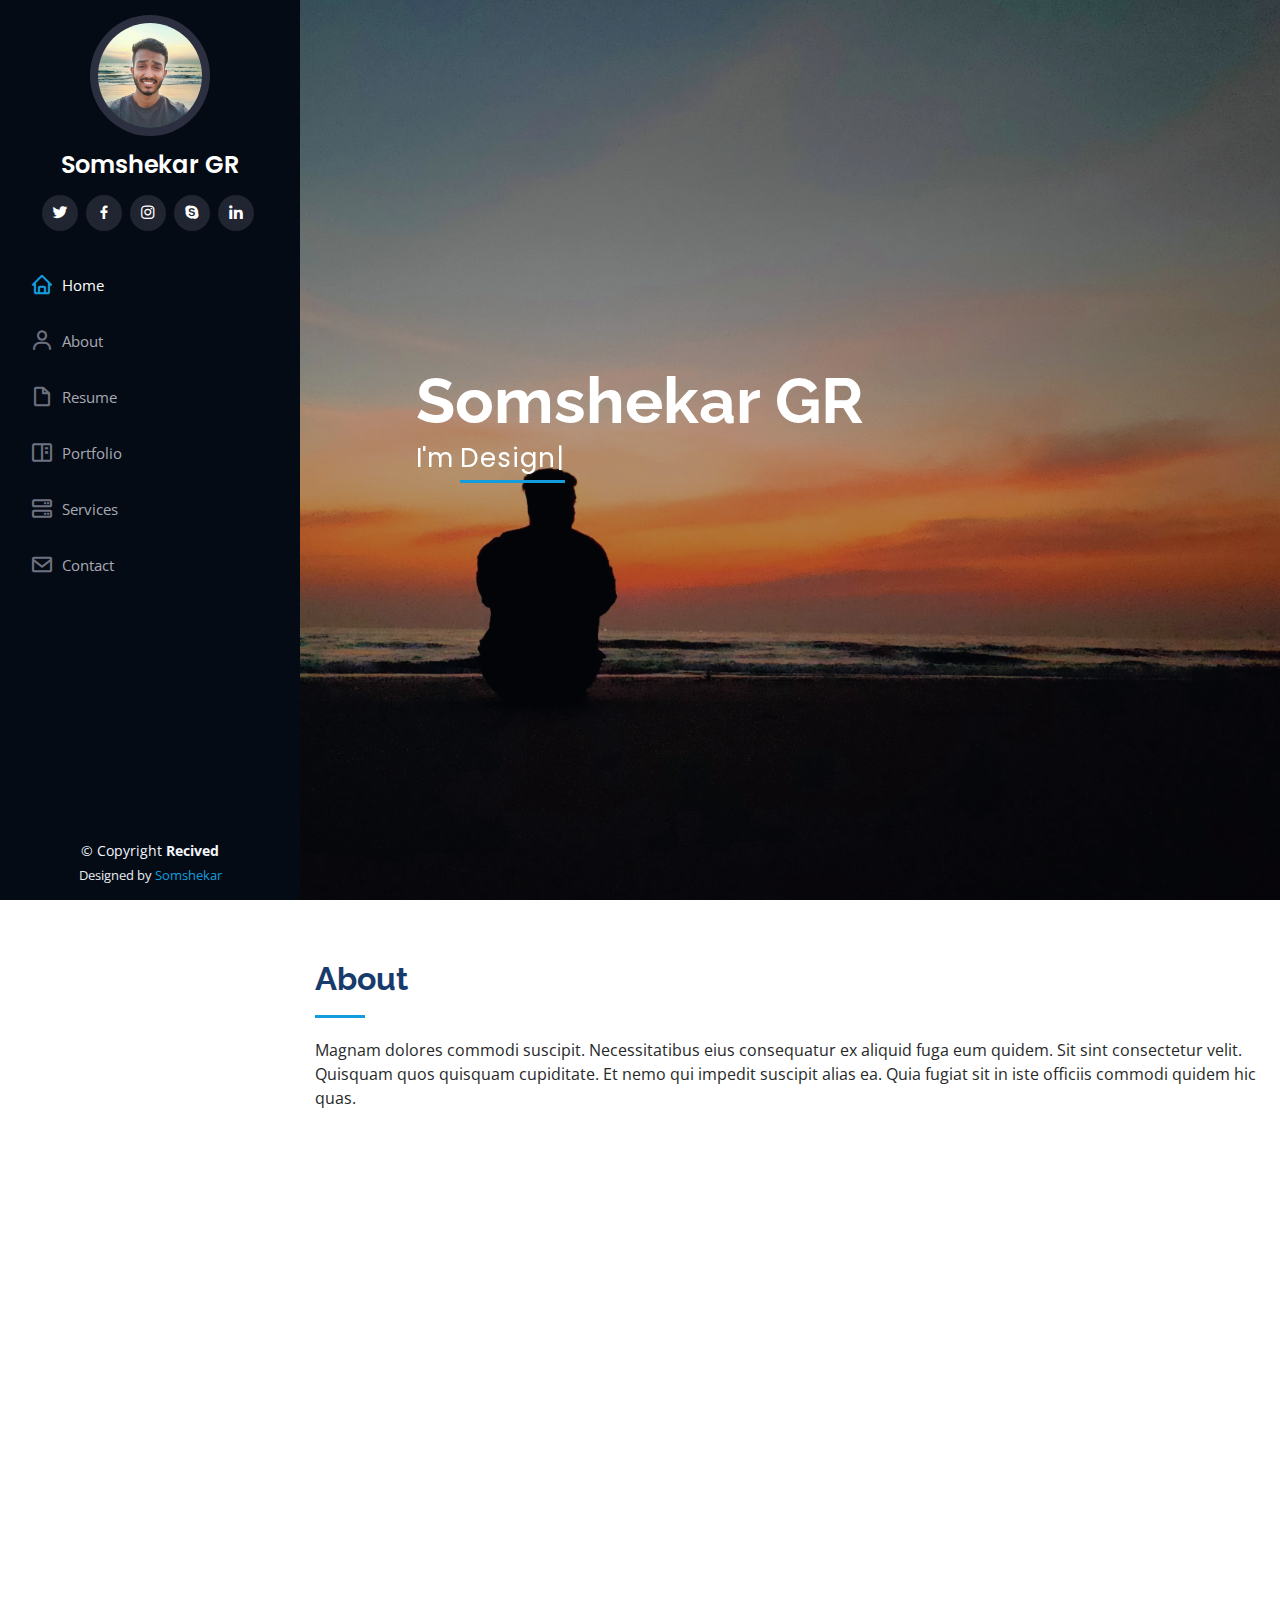
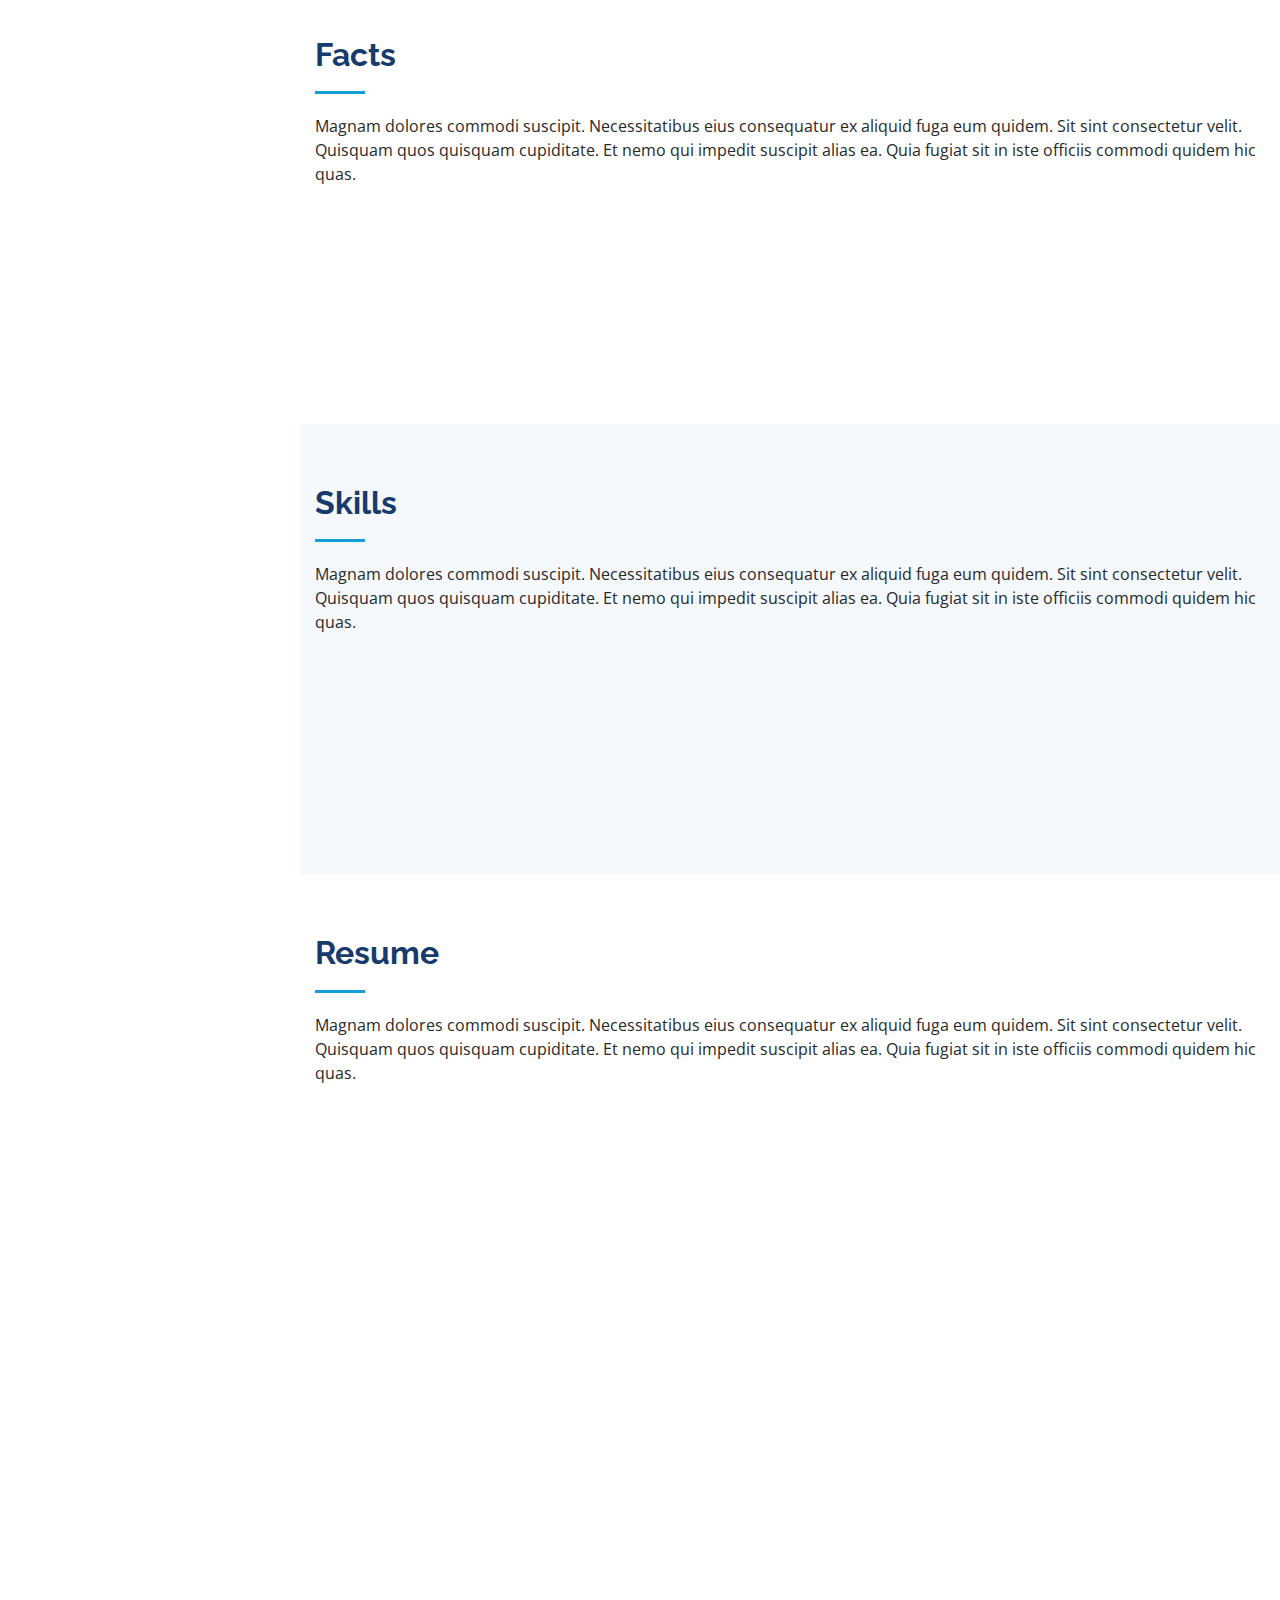
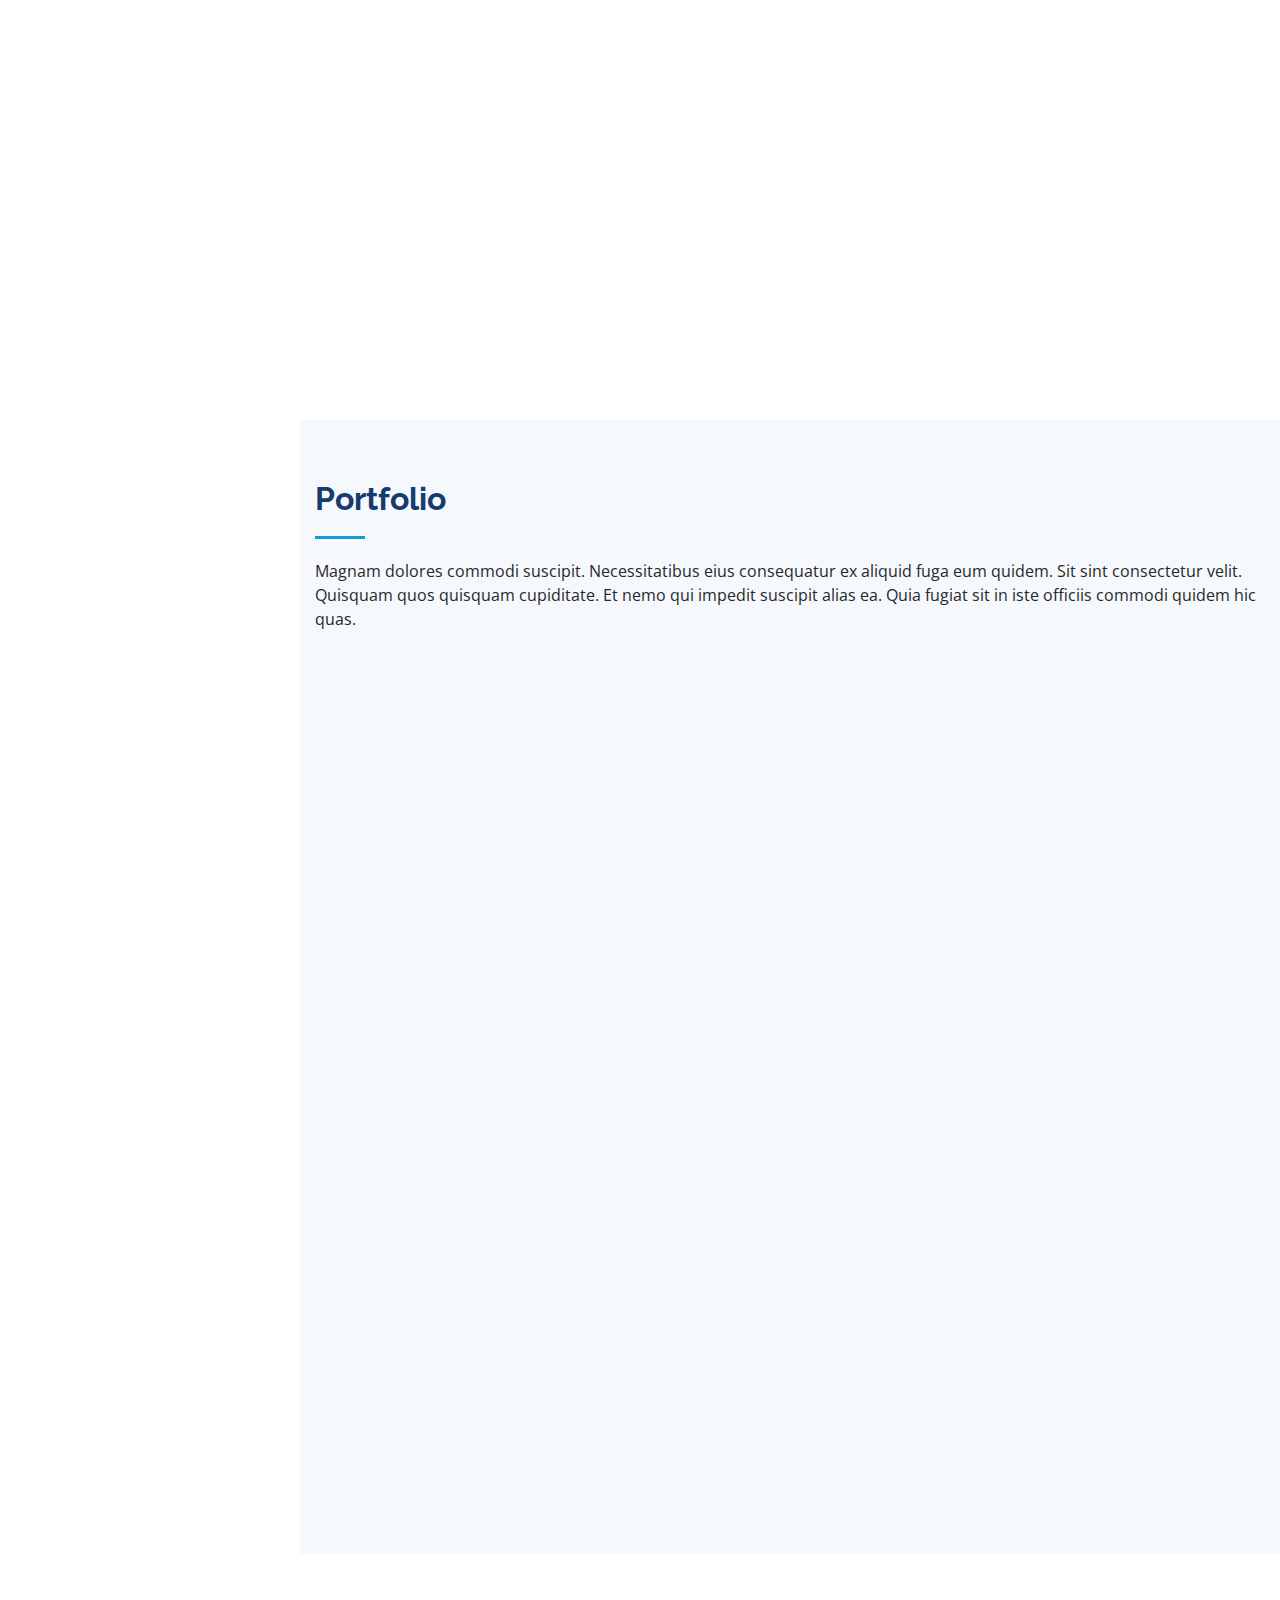
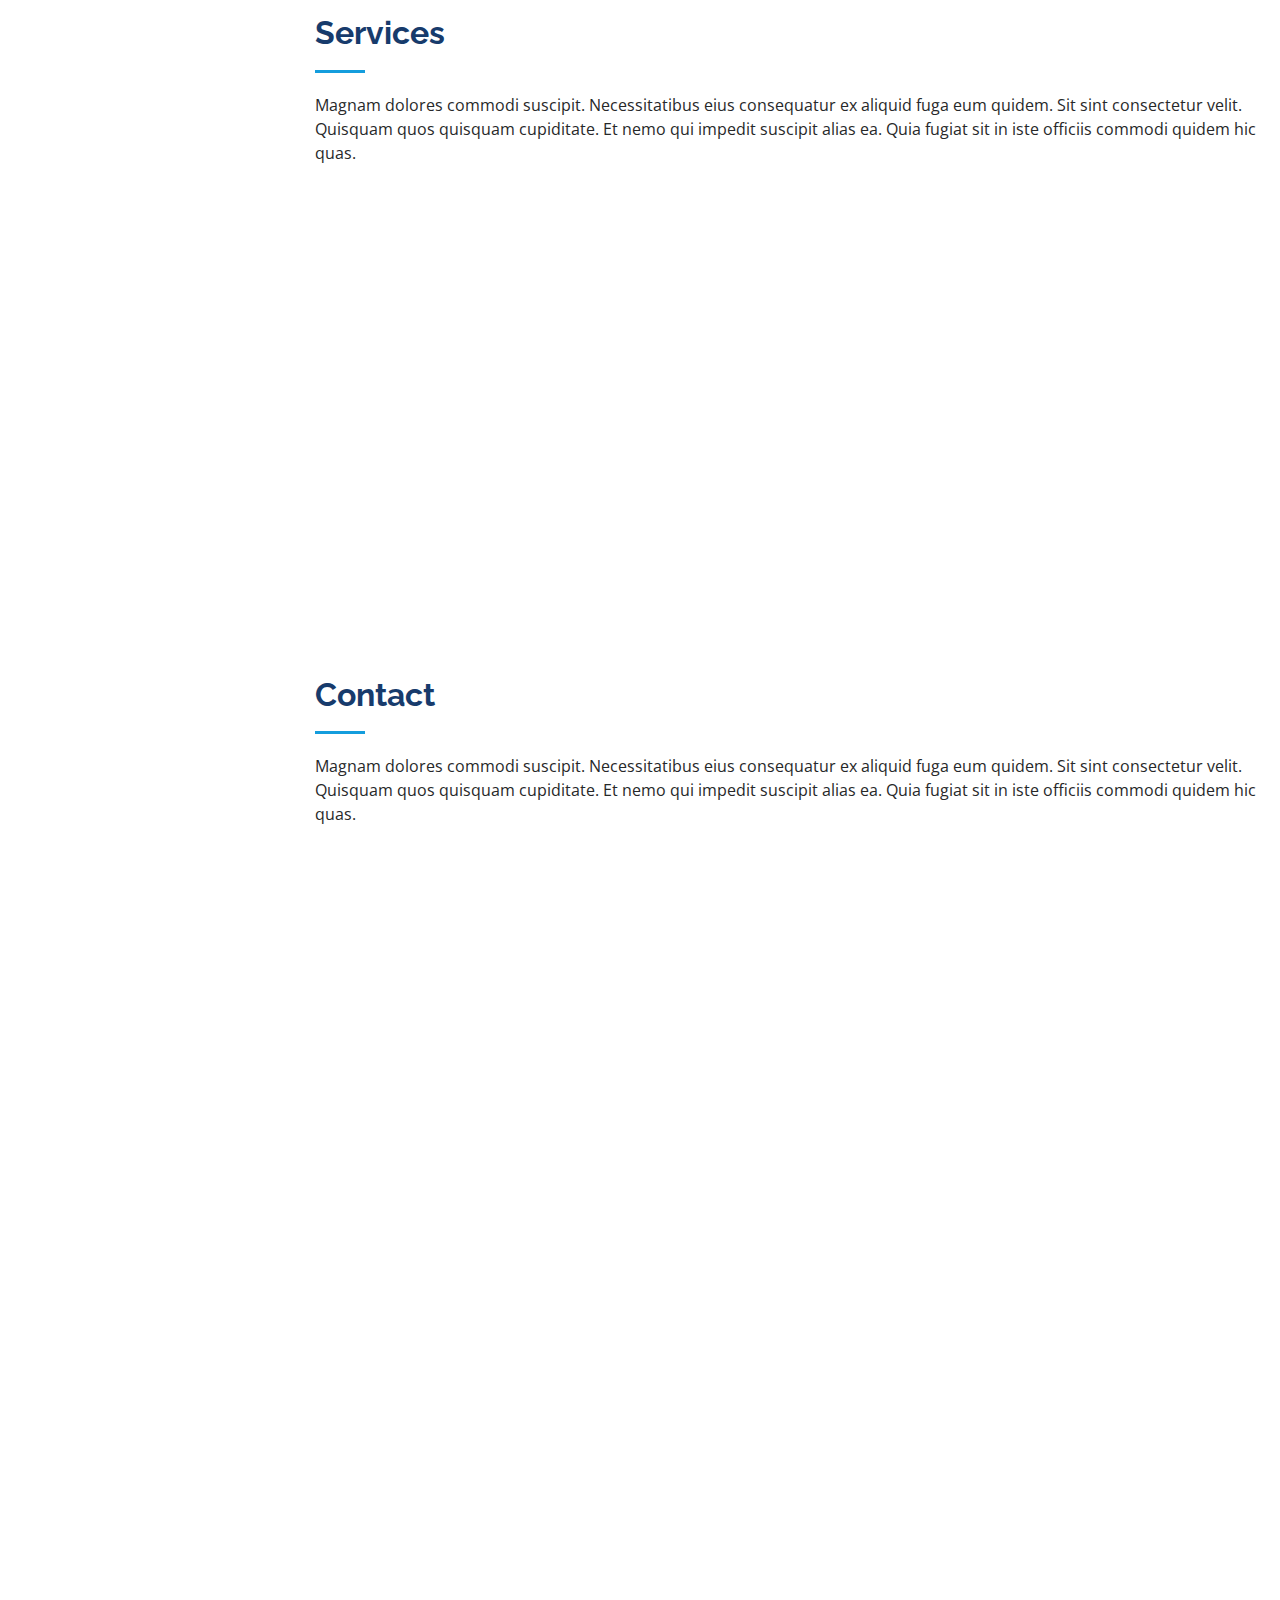
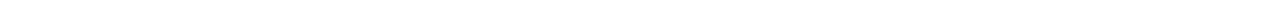
==== commit cbee4d86: "profile updates" ====
--- a/index.html
+++ b/index.html
@@ -45,14 +45,14 @@
     <div class="d-flex flex-column">
 
       <div class="profile">
-        <img src="assets/img/profile-img.jpg" alt="" class="img-fluid rounded-circle">
-        <h1 class="text-light"><a href="index.html">Alex Smith</a></h1>
+        <img src="./assets/img/IMG_20200710_014413.jpg" alt="" class="img-fluid rounded-circle">
+        <h1 class="text-light"><a href="index.html">Somshekar GR</a></h1>
         <div class="social-links mt-3 text-center">
-          <a href="#" class="twitter"><i class="bx bxl-twitter"></i></a>
-          <a href="#" class="facebook"><i class="bx bxl-facebook"></i></a>
-          <a href="#" class="instagram"><i class="bx bxl-instagram"></i></a>
-          <a href="#" class="google-plus"><i class="bx bxl-skype"></i></a>
-          <a href="#" class="linkedin"><i class="bx bxl-linkedin"></i></a>
+          <a href="https://twitter.com/somshekar_gowda" target="_blank" class="twitter"><i class="bx bxl-twitter"></i></a>
+          <a href="https://www.facebook.com/somshekar.gr" target="_blank" class="facebook"><i class="bx bxl-facebook"></i></a>
+          <a href="https://www.instagram.com/somshekar_gr" target="_blank" class="instagram"><i class="bx bxl-instagram"></i></a>
+          <a href="https://www.skype.com/hi/live:somshekargr" target="_blank" class="google-plus"><i class="bx bxl-skype"></i></a>
+          <a href="https://www.linkedin.com/in/somshekar-gowda-831a5bb6/" target="_blank" class="linkedin"><i class="bx bxl-linkedin"></i></a>
         </div>
       </div>
 
@@ -75,8 +75,8 @@
   <!-- ======= Hero Section ======= -->
   <section id="hero" class="d-flex flex-column justify-content-center align-items-center">
     <div class="hero-container" data-aos="fade-in">
-      <h1>Alex Smith</h1>
-      <p>I'm <span class="typed" data-typed-items="Designer, Developer, Freelancer, Photographer"></span></p>
+      <h1>Somshekar GR</h1>
+      <p>I'm <span class="typed" data-typed-items="Designer, Developer,Trek & Traveller, Photographer"></span></p>
     </div>
   </section><!-- End Hero -->
 
@@ -93,7 +93,7 @@
 
         <div class="row">
           <div class="col-lg-4" data-aos="fade-right">
-            <img src="assets/img/profile-img.jpg" class="img-fluid" alt="">
+            <img src="assets/img/IMG_0708.JPG" class="img-fluid" alt="">
           </div>
           <div class="col-lg-8 pt-4 pt-lg-0 content" data-aos="fade-left">
             <h3>UI/UX Designer &amp; Web Developer.</h3>
@@ -553,14 +553,14 @@
   <footer id="footer">
     <div class="container">
       <div class="copyright">
-        &copy; Copyright <strong><span>iPortfolio</span></strong>
+        &copy; Copyright <strong><span>Recived</span></strong>
       </div>
       <div class="credits">
         <!-- All the links in the footer should remain intact. -->
         <!-- You can delete the links only if you purchased the pro version. -->
         <!-- Licensing information: https://bootstrapmade.com/license/ -->
         <!-- Purchase the pro version with working PHP/AJAX contact form: https://bootstrapmade.com/iportfolio-bootstrap-portfolio-websites-template/ -->
-        Designed by <a href="https://bootstrapmade.com/">BootstrapMade</a>
+        Designed by <a href="https://github.com/somshekargr" target="_blank">Somshekar</a>
       </div>
     </div>
   </footer><!-- End  Footer -->
--- a/assets/css/style.css
+++ b/assets/css/style.css
@@ -211,7 +211,7 @@
 #hero {
   width: 100%;
   height: 100vh;
-  background: url("../img/hero-bg.jpg") top center;
+  background: url("../img/cover.jpg") top center;
   background-size: cover;
 }
 
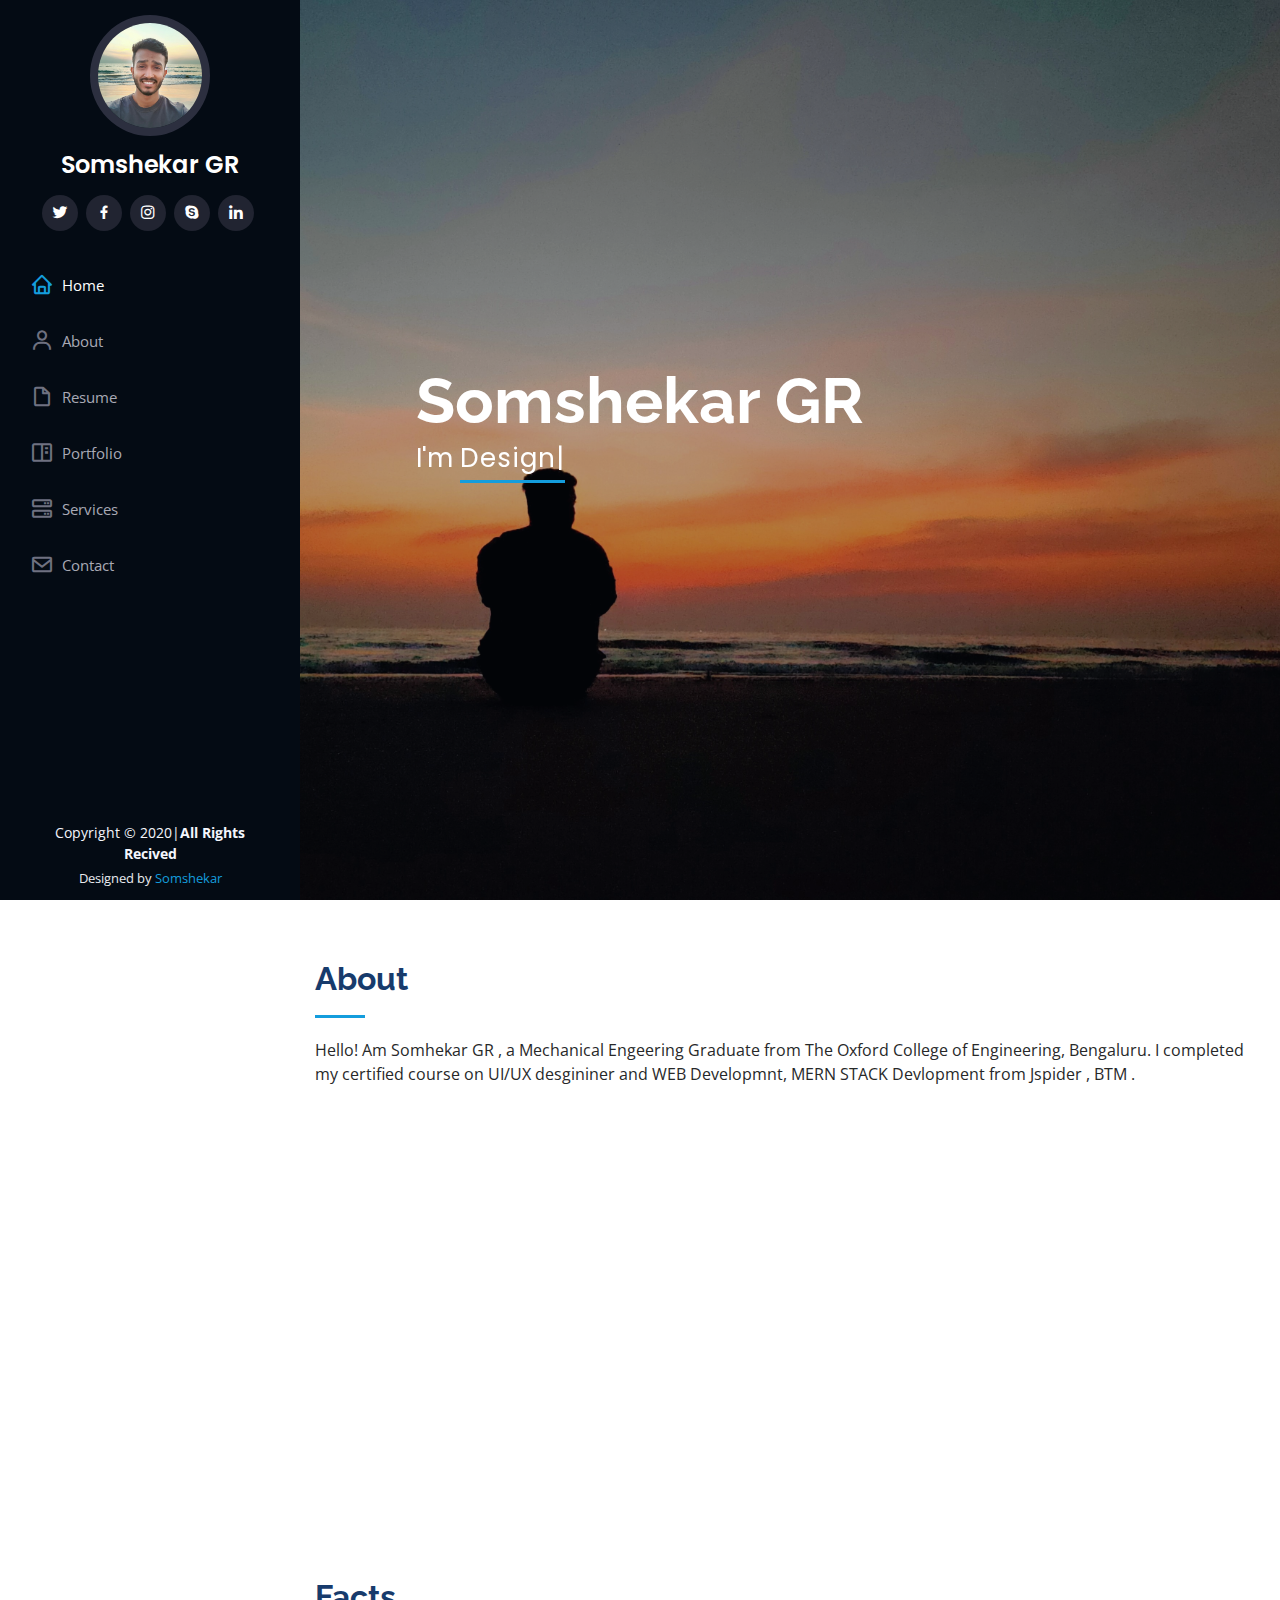
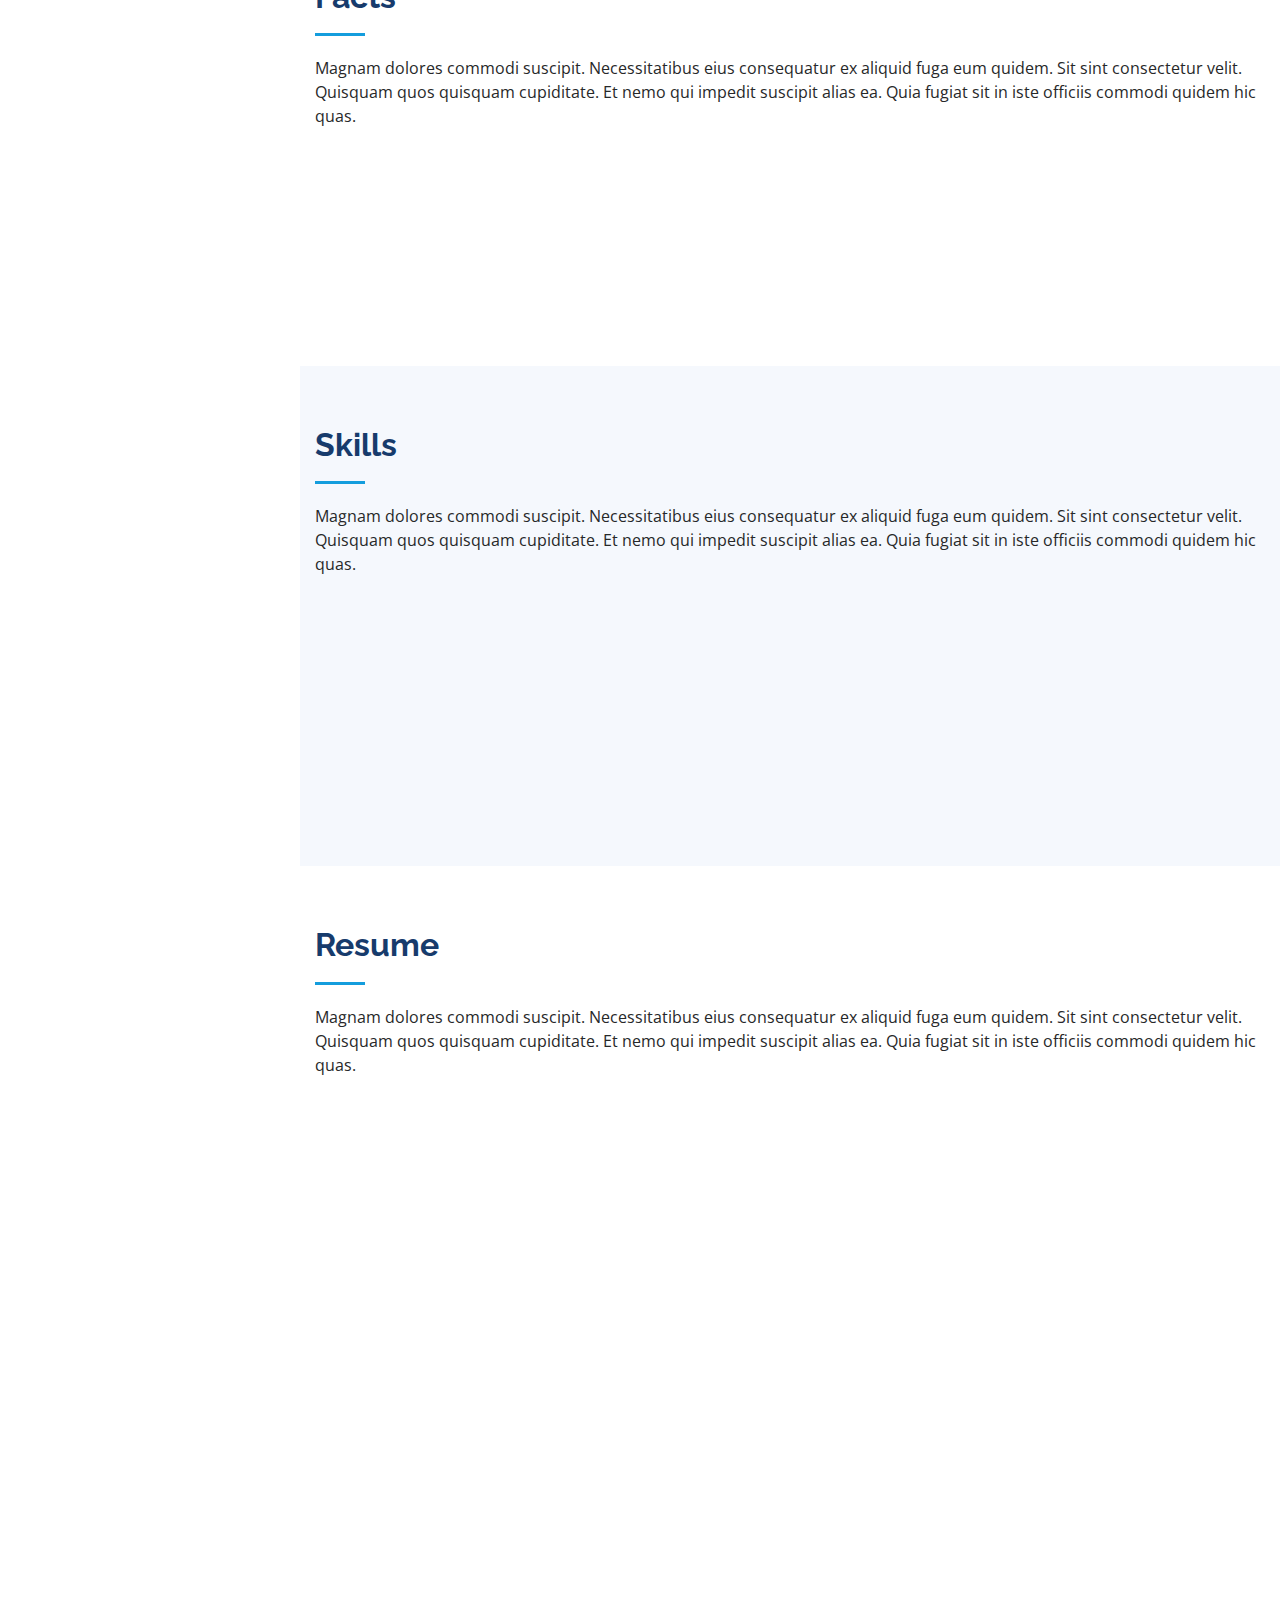
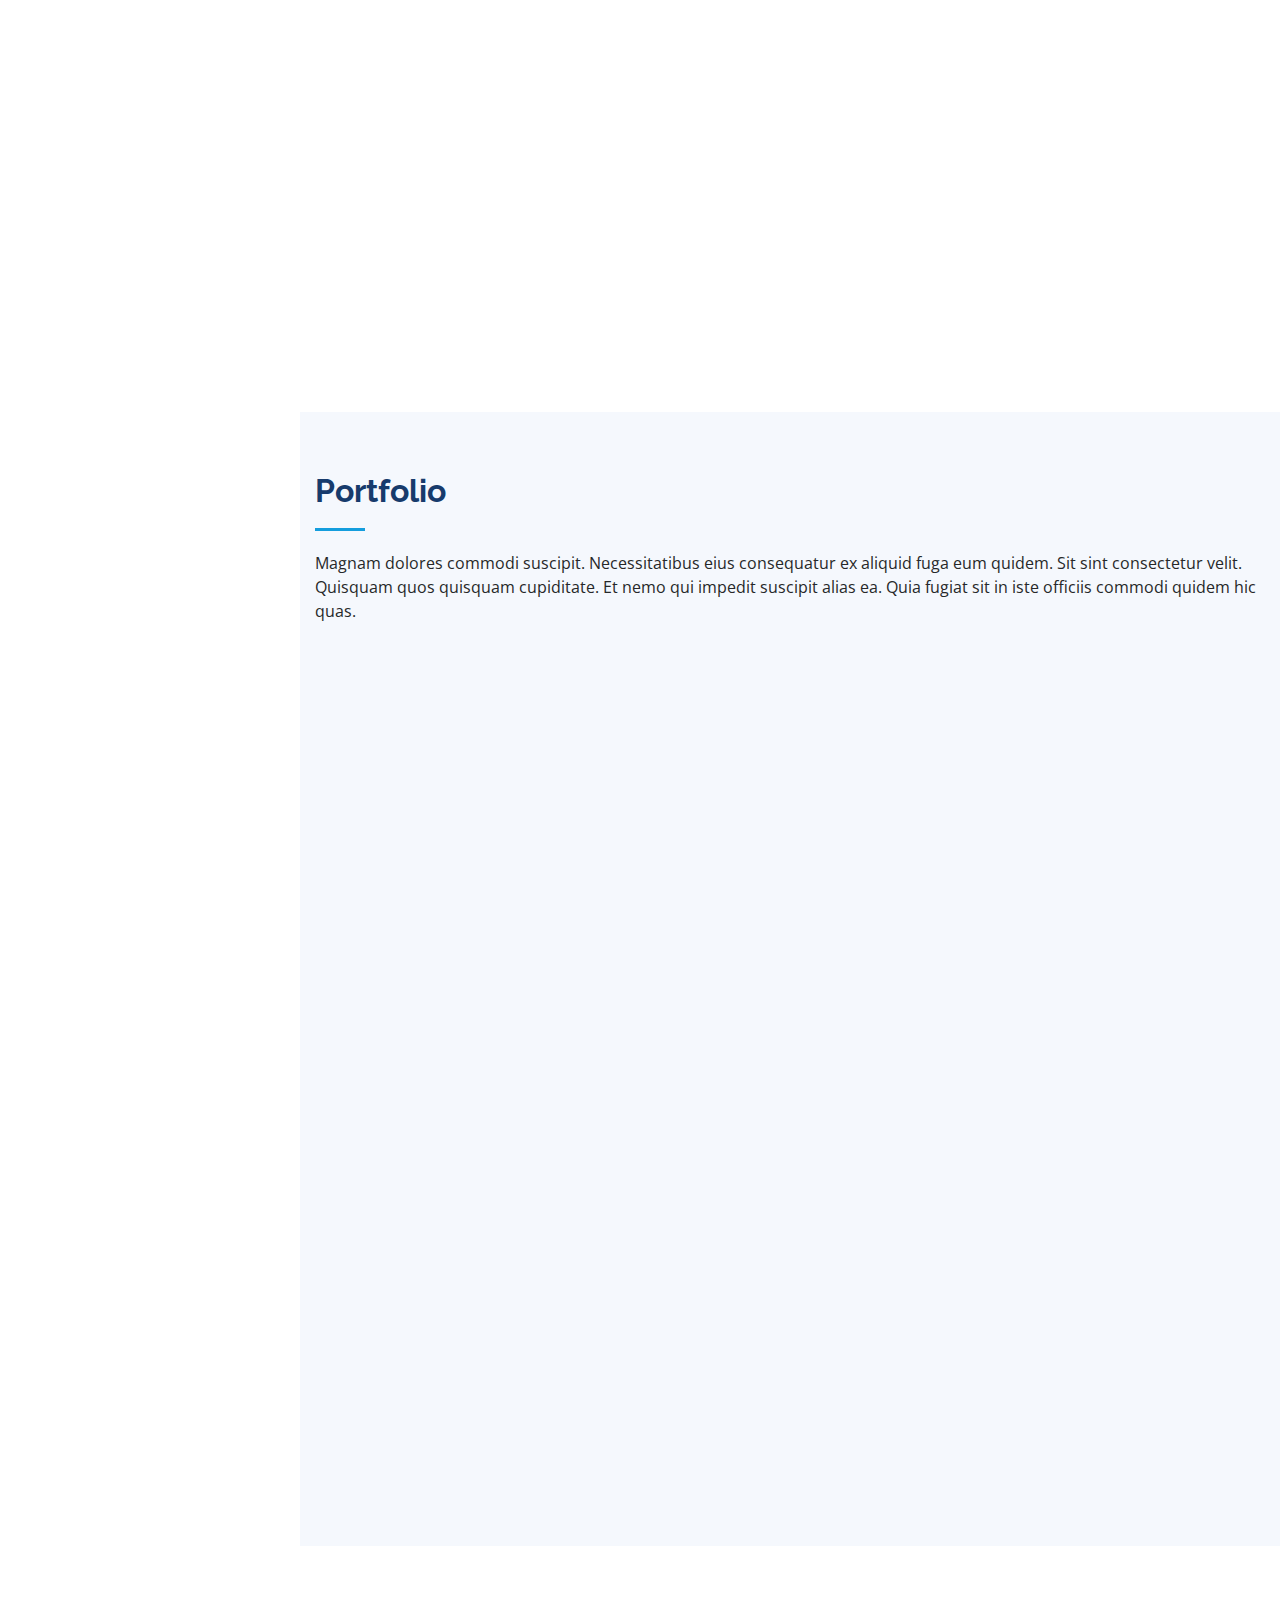
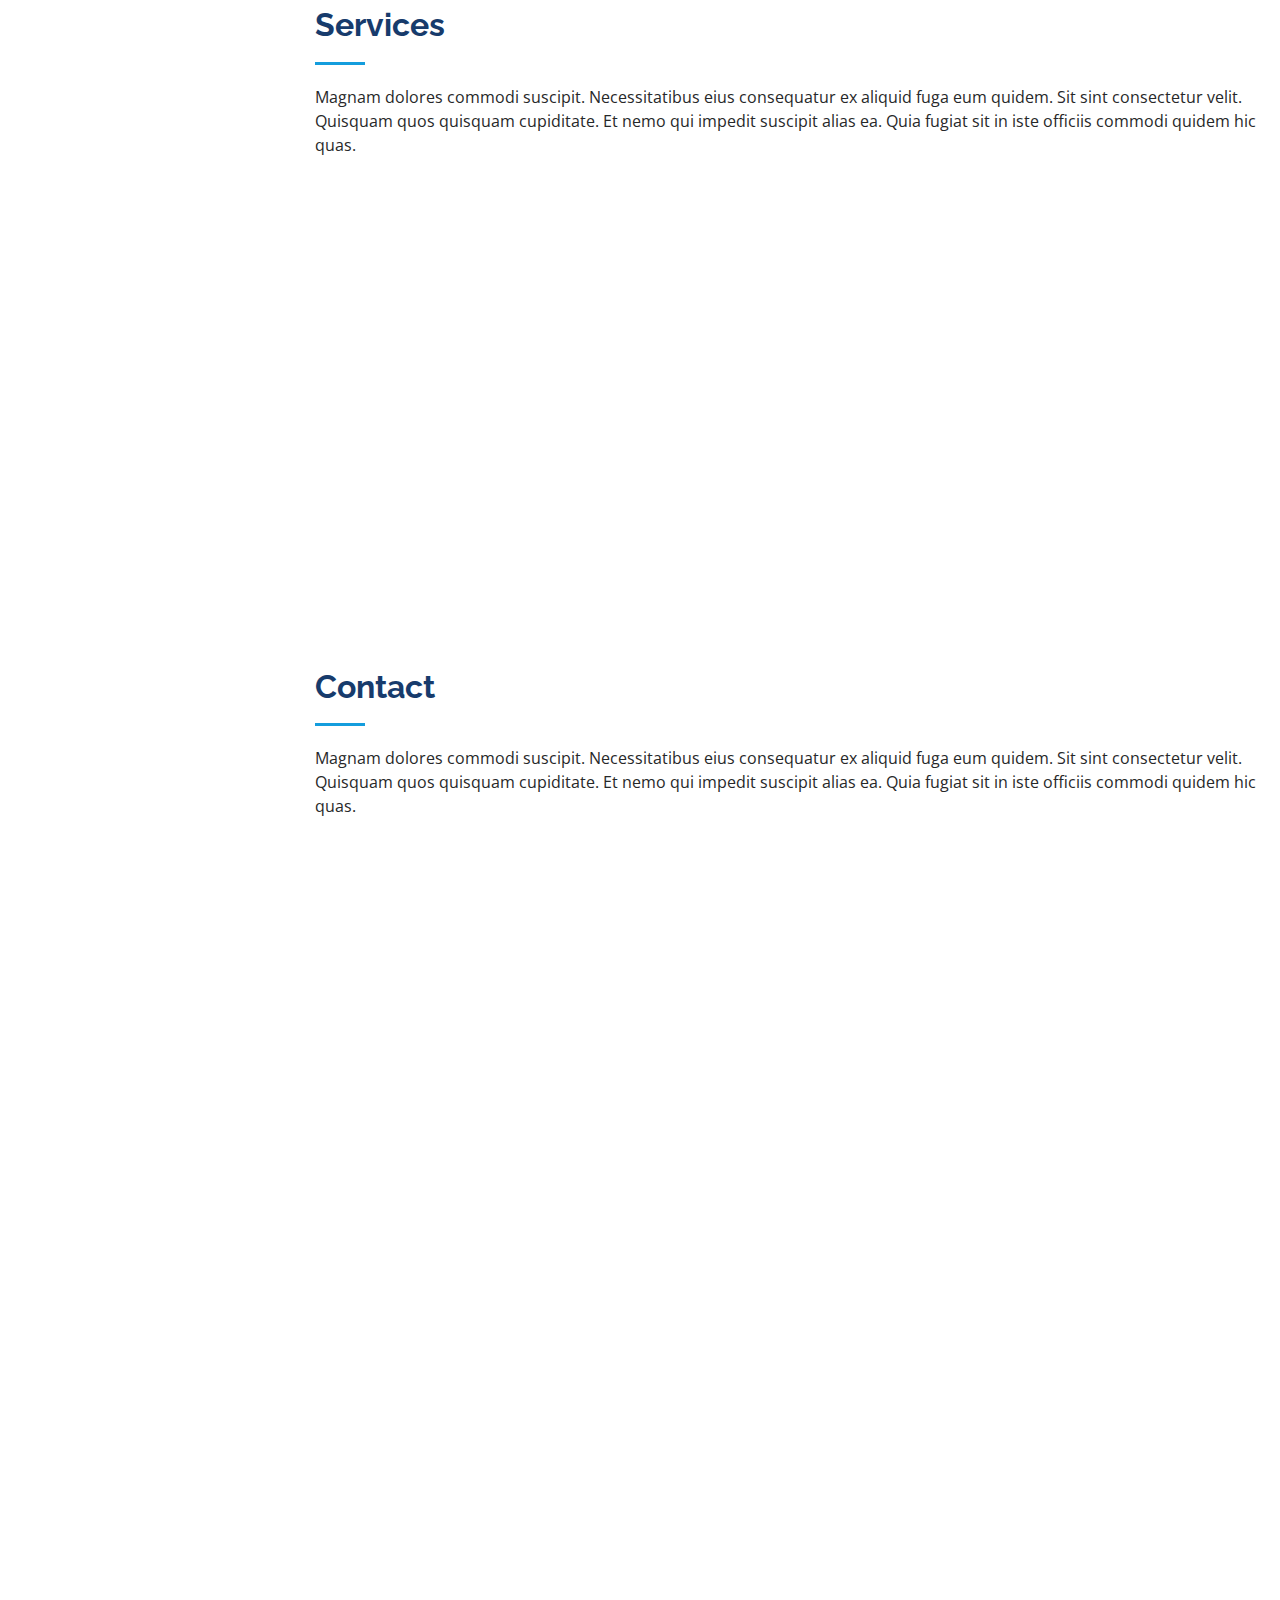
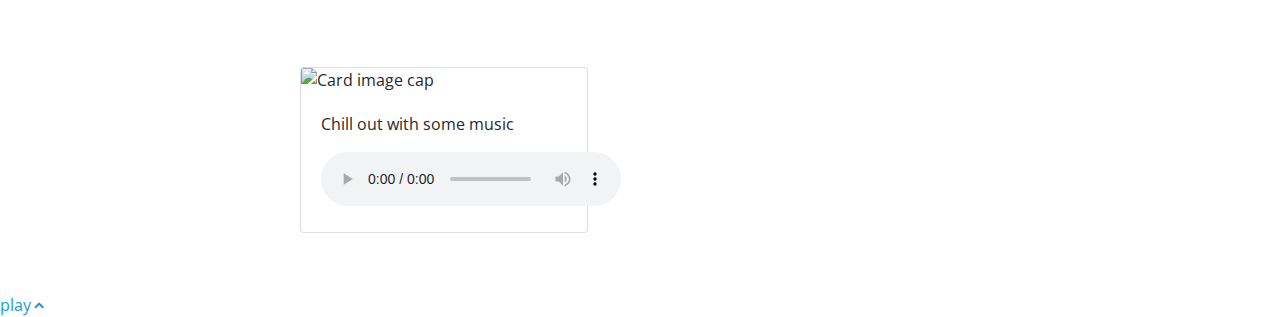
==== commit 7ec416a3: "update 2.0" ====
--- a/index.html
+++ b/index.html
@@ -5,13 +5,13 @@
   <meta charset="utf-8">
   <meta content="width=device-width, initial-scale=1.0" name="viewport">
 
-  <title>iPortfolio Bootstrap Template - Index</title>
+  <title>Somshekar GR</title>
   <meta content="" name="descriptison">
   <meta content="" name="keywords">
 
   <!-- Favicons -->
-  <link href="assets/img/favicon.png" rel="icon">
-  <link href="assets/img/apple-touch-icon.png" rel="apple-touch-icon">
+  <link href="assets/img/1594328494447.jpeg" rel="icon">
+  <link href="assets/img/1594328494447.jpeg" rel="apple-touch-icon">
 
   <!-- Google Fonts -->
   <link href="https://fonts.googleapis.com/css?family=Open+Sans:300,300i,400,400i,600,600i,700,700i|Raleway:300,300i,400,400i,500,500i,600,600i,700,700i|Poppins:300,300i,400,400i,500,500i,600,600i,700,700i" rel="stylesheet">
@@ -88,7 +88,8 @@
 
         <div class="section-title">
           <h2>About</h2>
-          <p>Magnam dolores commodi suscipit. Necessitatibus eius consequatur ex aliquid fuga eum quidem. Sit sint consectetur velit. Quisquam quos quisquam cupiditate. Et nemo qui impedit suscipit alias ea. Quia fugiat sit in iste officiis commodi quidem hic quas.</p>
+          <p>Hello! Am <span>Somhekar GR</span> , a Mechanical Engeering Graduate from The Oxford College of Engineering, Bengaluru. 
+            I completed my certified course on UI/UX desgininer and WEB Developmnt, MERN STACK Devlopment from Jspider , BTM .</p>
         </div>
 
         <div class="row">
@@ -104,18 +105,18 @@
             <div class="row">
               <div class="col-lg-6">
                 <ul>
-                  <li><i class="icofont-rounded-right"></i> <strong>Birthday:</strong> 1 May 1995</li>
-                  <li><i class="icofont-rounded-right"></i> <strong>Website:</strong> www.example.com</li>
-                  <li><i class="icofont-rounded-right"></i> <strong>Phone:</strong> +123 456 7890</li>
-                  <li><i class="icofont-rounded-right"></i> <strong>City:</strong> City : New York, USA</li>
+                  <li><i class="icofont-rounded-right"></i> <strong>Birthday:</strong> 1 March 1997</li>
+                  <!-- <li><i class="icofont-rounded-right"></i> <strong>Website:</strong> somshekar.github.io/portfolio</li> -->
+                  <li><i class="icofont-rounded-right"></i> <strong>Phone:</strong> +91 9742711535</li>
+                  <li><i class="icofont-rounded-right"></i> <strong>City:</strong> Bengaluru, India</li>
                 </ul>
               </div>
               <div class="col-lg-6">
                 <ul>
-                  <li><i class="icofont-rounded-right"></i> <strong>Age:</strong> 30</li>
-                  <li><i class="icofont-rounded-right"></i> <strong>Degree:</strong> Master</li>
-                  <li><i class="icofont-rounded-right"></i> <strong>PhEmailone:</strong> email@example.com</li>
-                  <li><i class="icofont-rounded-right"></i> <strong>Freelance:</strong> Available</li>
+                  <li><i class="icofont-rounded-right"></i> <strong>Age:</strong> 23</li>
+                  <li><i class="icofont-rounded-right"></i> <strong>Degree:</strong> Under-Graduate</li>
+                  <li><i class="icofont-rounded-right"></i> <strong>Email:</strong> somshekargr@gmail.com </li>
+                  <!-- <li><i class="icofont-rounded-right"></i> <strong>Freelance:</strong> Available</li> -->
                 </ul>
               </div>
             </div>
@@ -191,48 +192,61 @@
           <div class="col-lg-6" data-aos="fade-up">
 
             <div class="progress">
-              <span class="skill">HTML <i class="val">100%</i></span>
-              <div class="progress-bar-wrap">
-                <div class="progress-bar" role="progressbar" aria-valuenow="100" aria-valuemin="0" aria-valuemax="100"></div>
-              </div>
-            </div>
-
-            <div class="progress">
-              <span class="skill">CSS <i class="val">90%</i></span>
+              <span class="skill">HTML <i class="val">90%</i></span>
               <div class="progress-bar-wrap">
                 <div class="progress-bar" role="progressbar" aria-valuenow="90" aria-valuemin="0" aria-valuemax="100"></div>
               </div>
             </div>
 
             <div class="progress">
+              <span class="skill">CSS <i class="val">85%</i></span>
+              <div class="progress-bar-wrap">
+                <div class="progress-bar" role="progressbar" aria-valuenow="85" aria-valuemin="0" aria-valuemax="100"></div>
+              </div>
+            </div>
+
+            <div class="progress">
               <span class="skill">JavaScript <i class="val">75%</i></span>
               <div class="progress-bar-wrap">
                 <div class="progress-bar" role="progressbar" aria-valuenow="75" aria-valuemin="0" aria-valuemax="100"></div>
               </div>
             </div>
+            <div class="progress">
+              <span class="skill">Java <i class="val">50%</i></span>
+              <div class="progress-bar-wrap">
+                <div class="progress-bar" role="progressbar" aria-valuenow="50" aria-valuemin="0" aria-valuemax="100"></div>
+              </div>
+            </div>
 
           </div>
 
           <div class="col-lg-6" data-aos="fade-up" data-aos-delay="100">
 
             <div class="progress">
-              <span class="skill">PHP <i class="val">80%</i></span>
-              <div class="progress-bar-wrap">
-                <div class="progress-bar" role="progressbar" aria-valuenow="80" aria-valuemin="0" aria-valuemax="100"></div>
-              </div>
-            </div>
-
-            <div class="progress">
-              <span class="skill">WordPress/CMS <i class="val">90%</i></span>
-              <div class="progress-bar-wrap">
-                <div class="progress-bar" role="progressbar" aria-valuenow="90" aria-valuemin="0" aria-valuemax="100"></div>
-              </div>
-            </div>
-
-            <div class="progress">
-              <span class="skill">Photoshop <i class="val">55%</i></span>
+              <span class="skill">SQL <i class="val">60%</i></span>
+              <div class="progress-bar-wrap">
+                <div class="progress-bar" role="progressbar" aria-valuenow="60" aria-valuemin="0" aria-valuemax="100"></div>
+              </div>
+            </div>
+
+            <div class="progress">
+              <span class="skill">Node.Js <i class="val">55%</i></span>
               <div class="progress-bar-wrap">
                 <div class="progress-bar" role="progressbar" aria-valuenow="55" aria-valuemin="0" aria-valuemax="100"></div>
+              </div>
+            </div>
+
+            <div class="progress">
+              <span class="skill">Express <i class="val">55%</i></span>
+              <div class="progress-bar-wrap">
+                <div class="progress-bar" role="progressbar" aria-valuenow="55" aria-valuemin="0" aria-valuemax="100"></div>
+              </div>
+            </div>
+
+            <div class="progress">
+              <span class="skill">React <i class="val">40%</i></span>
+              <div class="progress-bar-wrap">
+                <div class="progress-bar" role="progressbar" aria-valuenow="40" aria-valuemin="0" aria-valuemax="100"></div>
               </div>
             </div>
 
@@ -256,12 +270,12 @@
           <div class="col-lg-6" data-aos="fade-up">
             <h3 class="resume-title">Sumary</h3>
             <div class="resume-item pb-0">
-              <h4>Alex Smith</h4>
+              <h4>Somshekar GR</h4>
               <p><em>Innovative and deadline-driven Graphic Designer with 3+ years of experience designing and developing user-centered digital/print marketing material from initial concept to final, polished deliverable.</em></p>
               <ul>
-                <li>Portland par 127,Orlando, FL</li>
-                <li>(123) 456-7891</li>
-                <li>alice.barkley@example.com</li>
+                <li>Bengaluru, India</li>
+                <li>+91 9742711535</li>
+                <li>somshekargr@gmail.com</li>
               </ul>
             </div>
 
@@ -504,11 +518,12 @@
                 <p>+1 5589 55488 55s</p>
               </div>
 
-              <iframe src="https://www.google.com/maps/embed?pb=!1m14!1m8!1m3!1d12097.433213460943!2d-74.0062269!3d40.7101282!3m2!1i1024!2i768!4f13.1!3m3!1m2!1s0x0%3A0xb89d1fe6bc499443!2sDowntown+Conference+Center!5e0!3m2!1smk!2sbg!4v1539943755621" frameborder="0" style="border:0; width: 100%; height: 290px;" allowfullscreen></iframe>
-            </div>
-
-          </div>
-
+              <iframe src="https://maps.google.com/maps?width=100%25&amp;height=600&amp;hl=en&amp;q=bengaluru+(Your%20Business%20Name)&amp;t=&amp;z=14&amp;ie=UTF8&amp;iwloc=B&amp;output=embed" frameborder="0" style="border:0; width: 100%; height: 290px;" allowfullscreen></iframe>
+            </div>
+
+          </div>
+
+          <!-- 
           <div class="col-lg-7 mt-5 mt-lg-0 d-flex align-items-stretch">
             <form action="forms/contact.php" method="post" role="form" class="php-email-form">
               <div class="form-row">
@@ -541,19 +556,36 @@
               <div class="text-center"><button type="submit">Send Message</button></div>
             </form>
           </div>
+           -->
 
         </div>
 
       </div>
     </section><!-- End Contact Section -->
 
+    <!-- audio -->
+    <section id="audioBlock">
+      
+      <div class="card" style="width: 18rem;">
+        <img class="card-img-top" src="https://www.radioandmusic.com/sites/www.radioandmusic.com/files/images/biz/2016/05/09/gaana.jpg" alt="Card image cap">
+        <div class="card-body">
+          <p class="card-text">Chill out with some music</p>
+      <audio controls src="https://sabakuch.com/music/public/uploads/songs/qbBw1Dg3AfoWUmz.mp3"></audio>
+
+        </div>
+      </div>
+    </section>
+
+
   </main><!-- End #main -->
+
+  
 
   <!-- ======= Footer ======= -->
   <footer id="footer">
     <div class="container">
-      <div class="copyright">
-        &copy; Copyright <strong><span>Recived</span></strong>
+      <div class="copyright">Copyright
+        &copy; 2020|<strong><span>All Rights Recived </span></strong>
       </div>
       <div class="credits">
         <!-- All the links in the footer should remain intact. -->
@@ -565,9 +597,24 @@
     </div>
   </footer><!-- End  Footer -->
 
+  <!-- back-to-top -->
   <a href="#" class="back-to-top"><i class="icofont-simple-up"></i></a>
+<!-- back-to-top ends -->
+
+<!-- play audio -->
+<a href="#audioBlock" class="audioPlay">play<i class="icofont-simple-up"></i></a>
+
+  <!-- whatapp float -->
+  
+<div class="elfsight-app-269cb056-4857-42dc-b305-5b6746502500"></div>
+
+<!-- <div class="elfsight-app-269cb056-4857-42dc-b305-5b6746502500" type="floating" class="Window__Component-sc-17wvysh-0 dVYIqU"><div type="floating" class="Window__WindowComponent-sc-17wvysh-1 djUbPg" style="width: 360px;"><div color="rgb(255, 255, 255)" role="button" tabindex="0" class="Close__Component-sc-1l05yq5-0 drfHxL"></div><div class="Header__Component-sc-1y135nm-0 kdxbgZ"><div size="52" class="UserImage__Component-sc-1x4ogkw-0 eZEgcx"><div class="UserImage__ImageContainer-sc-1x4ogkw-1 izlSME"><div class="UserImage__Image-sc-1x4ogkw-2 gbXiNn"></div></div></div><div class="Header__Info-sc-1y135nm-1 hhASjW"><div class="Header__Name-sc-1y135nm-2 hDGnqR">Somshekar GR</div><div class="Header__AnswerTime-sc-1y135nm-3 ioFWLq">Typically replies within a day</div></div></div><div pattern="https://elfsight.com/assets/chats/patterns/whatsapp.png" class="WhatsappChat__Component-sc-1wqac52-0 ewIAEB"><div class="WhatsappChat__MessageContainer-sc-1wqac52-1 cWUfUj"><div class="WhatsappDots__Component-pks5bf-0 iNguXd" style="opacity: 0;"><div class="WhatsappDots__ComponentInner-pks5bf-1 kYdave"><div class="WhatsappDots__Dot-pks5bf-2 WhatsappDots__DotOne-pks5bf-3 eMFEyG"></div><div class="WhatsappDots__Dot-pks5bf-2 WhatsappDots__DotTwo-pks5bf-4 jAqeVd"></div><div class="WhatsappDots__Dot-pks5bf-2 WhatsappDots__DotThree-pks5bf-5 CPQqS"></div></div></div><div class="WhatsappChat__Message-sc-1wqac52-4 dSUAOZ" style="opacity: 1;"><div class="WhatsappChat__Author-sc-1wqac52-3 acKCA">Somshekar GR</div><div class="WhatsappChat__Text-sc-1wqac52-2 hOnFlx">Hi there 👋<br><br>How can I help you?</div><div class="WhatsappChat__Time-sc-1wqac52-5 dPhWdq">10:57</div></div></div></div><a role="button" href="https://api.whatsapp.com/send?phone=9742711535" title="WhatsApp" class="DefaultButton__DefaultButtonComponent-ulobej-0 jwwAjt"><svg width="20" height="20" viewBox="0 0 90 90" xmlns="http://www.w3.org/2000/svg" fill-rule="evenodd" clip-rule="evenodd" class="WhatsappButton__Icon-jyajcx-0 jkaHSM"><path d="M90,43.841c0,24.213-19.779,43.841-44.182,43.841c-7.747,0-15.025-1.98-21.357-5.455L0,90l7.975-23.522   c-4.023-6.606-6.34-14.354-6.34-22.637C1.635,19.628,21.416,0,45.818,0C70.223,0,90,19.628,90,43.841z M45.818,6.982   c-20.484,0-37.146,16.535-37.146,36.859c0,8.065,2.629,15.534,7.076,21.61L11.107,79.14l14.275-4.537   c5.865,3.851,12.891,6.097,20.437,6.097c20.481,0,37.146-16.533,37.146-36.857S66.301,6.982,45.818,6.982z M68.129,53.938   c-0.273-0.447-0.994-0.717-2.076-1.254c-1.084-0.537-6.41-3.138-7.4-3.495c-0.993-0.358-1.717-0.538-2.438,0.537   c-0.721,1.076-2.797,3.495-3.43,4.212c-0.632,0.719-1.263,0.809-2.347,0.271c-1.082-0.537-4.571-1.673-8.708-5.333   c-3.219-2.848-5.393-6.364-6.025-7.441c-0.631-1.075-0.066-1.656,0.475-2.191c0.488-0.482,1.084-1.255,1.625-1.882   c0.543-0.628,0.723-1.075,1.082-1.793c0.363-0.717,0.182-1.344-0.09-1.883c-0.27-0.537-2.438-5.825-3.34-7.977   c-0.902-2.15-1.803-1.792-2.436-1.792c-0.631,0-1.354-0.09-2.076-0.09c-0.722,0-1.896,0.269-2.889,1.344   c-0.992,1.076-3.789,3.676-3.789,8.963c0,5.288,3.879,10.397,4.422,11.113c0.541,0.716,7.49,11.92,18.5,16.223   C58.2,65.771,58.2,64.336,60.186,64.156c1.984-0.179,6.406-2.599,7.312-5.107C68.398,56.537,68.398,54.386,68.129,53.938z"></path></svg><span class="DefaultButton__DefaultButtonText-ulobej-1 hqsrSh">Start Chat</span></a><div style="display: flex; justify-content: center; align-items: center;"><a href="https://elfsight.com/whatsapp-chat-widget/?utm_source=websites&amp;utm_medium=clients&amp;utm_content=whatsapp-chat&amp;utm_term=undefined&amp;utm_campaign=free-widget" target="_blank" style="animation: 0s ease 0s 1 normal none running none; background: url(&quot;[data-uri]&quot;) 8px center no-repeat rgba(238, 238, 238, 0.9); border: none; bottom: auto; color: rgba(0, 0, 0, 0.5); display: inline-block; float: none; height: 28px; left: 0px; margin: 8px 0px; opacity: 1; padding: 6px 6px 6px 32px; position: relative; right: auto; top: auto; transform: none; zoom: 1; visibility: visible; box-sizing: border-box; border-radius: 6px; font-family: Roboto, Arial, sans-serif; font-size: 12px; font-weight: 700; line-height: 16px; text-align: left; text-decoration: none; max-width: 240px; text-indent: 0px; z-index: 99999;">Free Whatsapp Chat Widget<div style="align-items: center; justify-content: center; border-radius: 12px; box-shadow: rgba(0, 0, 0, 0.2) 0px 2px 2px; display: none; width: 20px; height: 20px; overflow: hidden; position: absolute; right: -10px; top: -10px; background: rgb(249, 50, 98);"><svg xmlns="http://www.w3.org/2000/svg" width="8" height="8" viewBox="0 0 10 10" style="display: block; pointer-events: none;"><path fill="#ffffff" d="M6.01 5l3.78 3.78a.714.714 0 1 1-1.01 1.01L5 6.01 1.22 9.79A.714.714 0 1 1 .21 8.78L3.99 5 .21 1.22A.714.714 0 0 1 1.22.21L5 3.99 8.78.21a.714.714 0 0 1 1.01 1.01L6.01 5z"></path></svg></div></a></div></div><div role="button" tabindex="0" type="bubble" class="Bubble__BubbleComponent-sc-83hmjh-2 hqtxZK"><div class="Icon__Component-sc-6s5exc-0 eaUCvE Bubble__StyledIcon-sc-83hmjh-1 hzZnJx"><svg viewBox="0 0 90 90" fill="rgb(79, 206, 93)" width="32" height="32"><path d="M90,43.841c0,24.213-19.779,43.841-44.182,43.841c-7.747,0-15.025-1.98-21.357-5.455L0,90l7.975-23.522   c-4.023-6.606-6.34-14.354-6.34-22.637C1.635,19.628,21.416,0,45.818,0C70.223,0,90,19.628,90,43.841z M45.818,6.982   c-20.484,0-37.146,16.535-37.146,36.859c0,8.065,2.629,15.534,7.076,21.61L11.107,79.14l14.275-4.537   c5.865,3.851,12.891,6.097,20.437,6.097c20.481,0,37.146-16.533,37.146-36.857S66.301,6.982,45.818,6.982z M68.129,53.938   c-0.273-0.447-0.994-0.717-2.076-1.254c-1.084-0.537-6.41-3.138-7.4-3.495c-0.993-0.358-1.717-0.538-2.438,0.537   c-0.721,1.076-2.797,3.495-3.43,4.212c-0.632,0.719-1.263,0.809-2.347,0.271c-1.082-0.537-4.571-1.673-8.708-5.333   c-3.219-2.848-5.393-6.364-6.025-7.441c-0.631-1.075-0.066-1.656,0.475-2.191c0.488-0.482,1.084-1.255,1.625-1.882   c0.543-0.628,0.723-1.075,1.082-1.793c0.363-0.717,0.182-1.344-0.09-1.883c-0.27-0.537-2.438-5.825-3.34-7.977   c-0.902-2.15-1.803-1.792-2.436-1.792c-0.631,0-1.354-0.09-2.076-0.09c-0.722,0-1.896,0.269-2.889,1.344   c-0.992,1.076-3.789,3.676-3.789,8.963c0,5.288,3.879,10.397,4.422,11.113c0.541,0.716,7.49,11.92,18.5,16.223   C58.2,65.771,58.2,64.336,60.186,64.156c1.984-0.179,6.406-2.599,7.312-5.107C68.398,56.537,68.398,54.386,68.129,53.938z"></path></svg></div><div class="Bubble__BubbleText-sc-83hmjh-0 hYqWcg"></div></div></div> -->
+
+  <!-- end whatapp -->
+
 
   <!-- Vendor JS Files -->
+  <script src="https://apps.elfsight.com/p/platform.js" defer></script>
   <script src="assets/vendor/jquery/jquery.min.js"></script>
   <script src="assets/vendor/bootstrap/js/bootstrap.bundle.min.js"></script>
   <script src="assets/vendor/jquery.easing/jquery.easing.min.js"></script>
@@ -583,6 +630,8 @@
   <!-- Template Main JS File -->
   <script src="assets/js/main.js"></script>
 
+ 
+
 </body>
 
 </html>--- a/assets/css/style.css
+++ b/assets/css/style.css
@@ -1,9 +1,4 @@
-/**
-* Template Name: iPortfolio - v1.3.0
-* Template URL: https://bootstrapmade.com/iportfolio-bootstrap-portfolio-websites-template/
-* Author: BootstrapMade.com
-* License: https://bootstrapmade.com/license/
-*/
+
 
 /*--------------------------------------------------------------
 # General
@@ -32,22 +27,23 @@
 .back-to-top {
   position: fixed;
   display: none;
-  width: 40px;
-  height: 40px;
+  width: 55px;
+  height: 55px;
   border-radius: 50px;
-  right: 15px;
+  right: 19px;
   bottom: 15px;
   background: #149ddd;
   color: #fff;
   transition: display 0.5s ease-in-out;
   z-index: 99999;
+  /* padding: 27px; */
 }
 
 .back-to-top i {
-  font-size: 24px;
+  font-size: 34px;
   position: absolute;
-  top: 7px;
-  left: 8px;
+  top: 9px;
+  left: 10px;
 }
 
 .back-to-top:hover {
@@ -1051,7 +1047,7 @@
 # Footer
 --------------------------------------------------------------*/
 #footer {
-  padding: 15px;
+  padding: 12px;
   color: #f4f6fd;
   font-size: 14px;
   position: fixed;
@@ -1080,3 +1076,16 @@
     padding-right: 20px 15px;
   }
 }
+
+/* whatsapp css */
+.Window__Component-sc-17wvysh-0{
+  margin-bottom: 68px;
+}
+.Window__Component-sc-17wvysh-0 a:nth-child(2){
+  display: none !important;
+}
+
+/* sticky play */
+.audioPlay{
+  position: static;
+}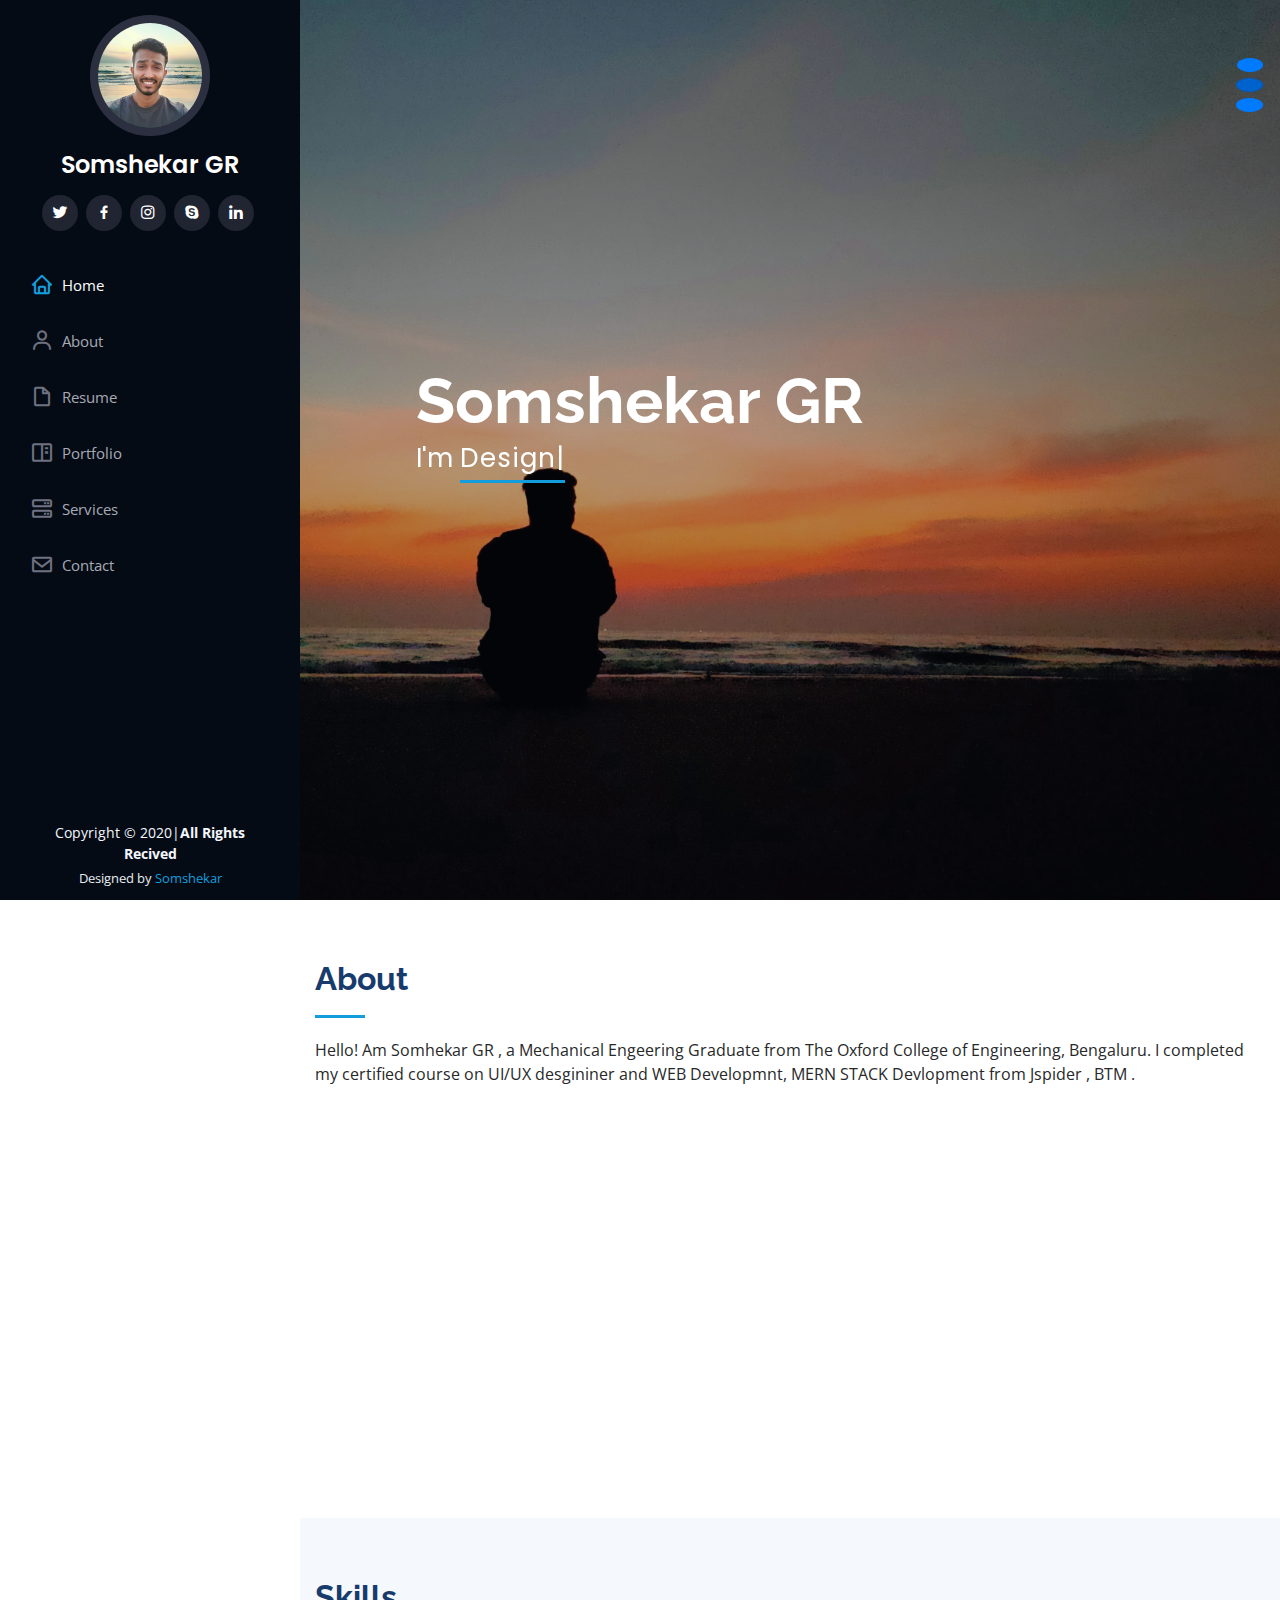
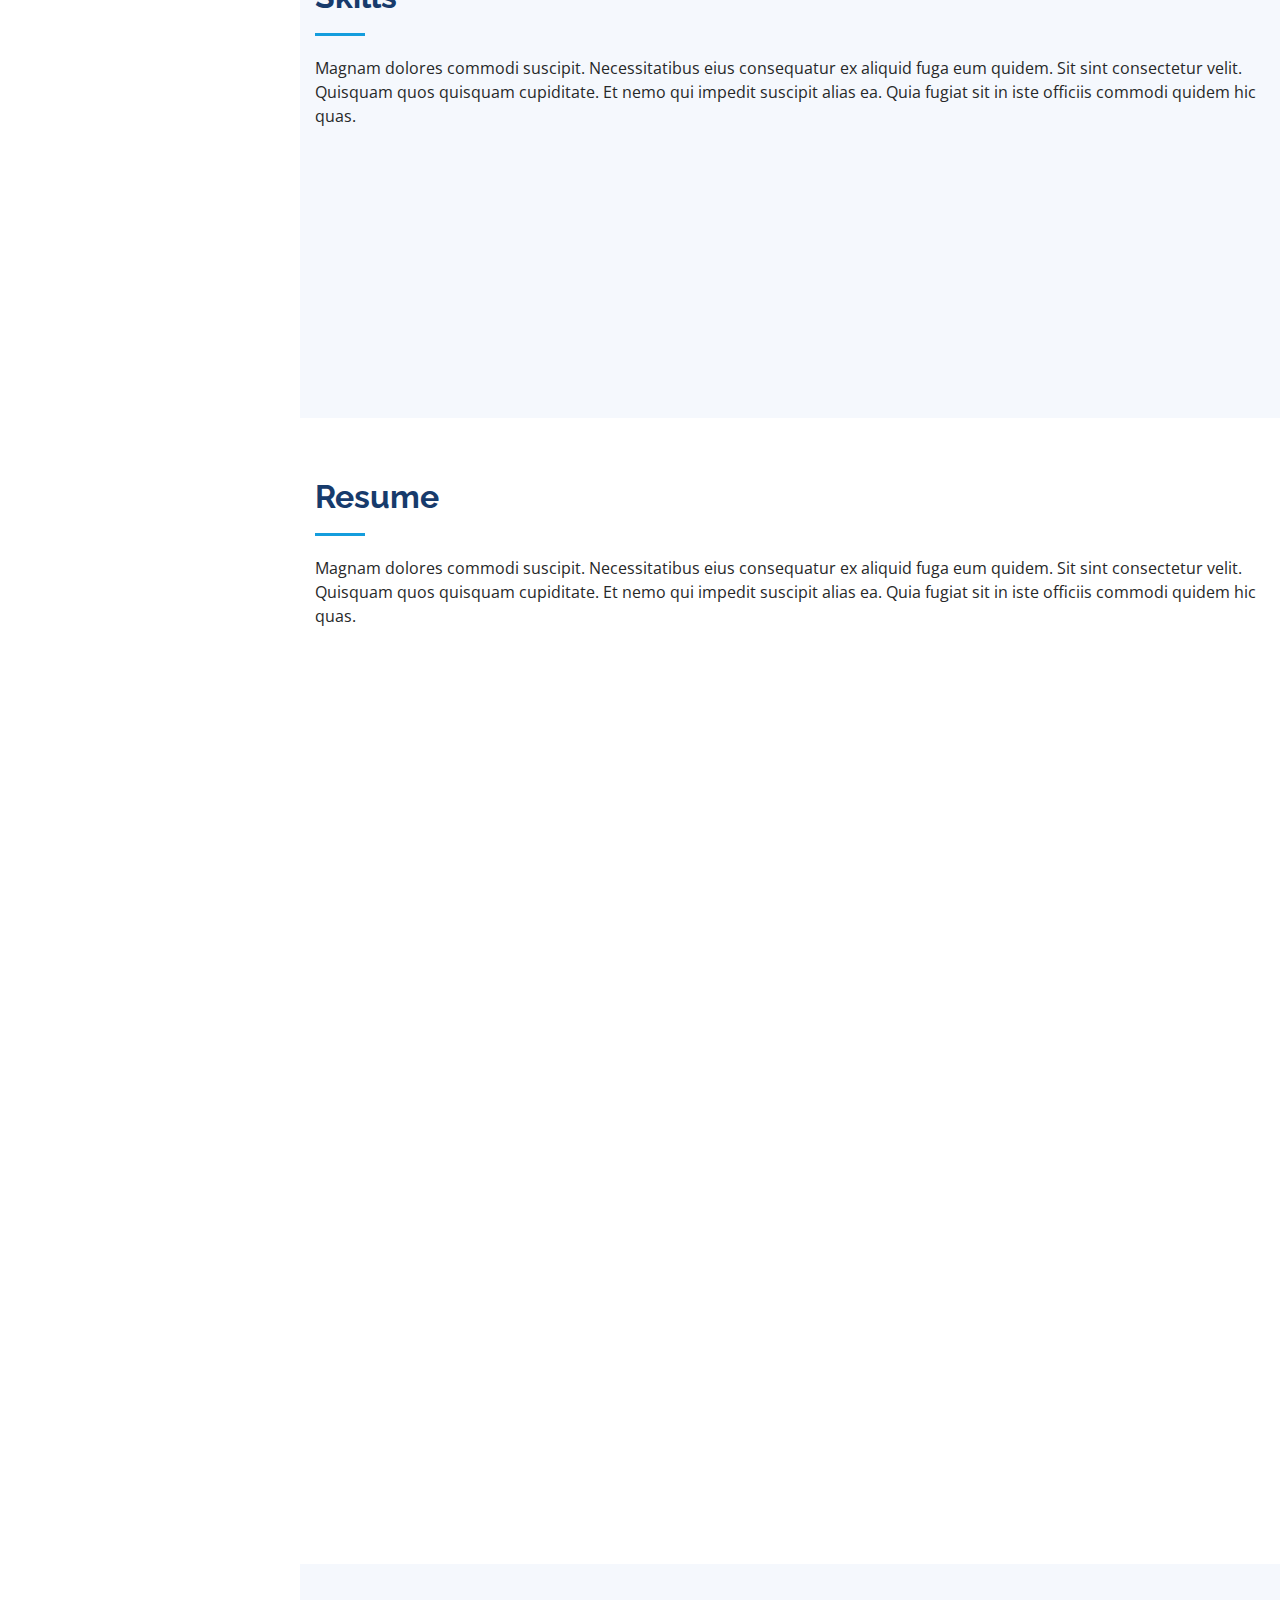
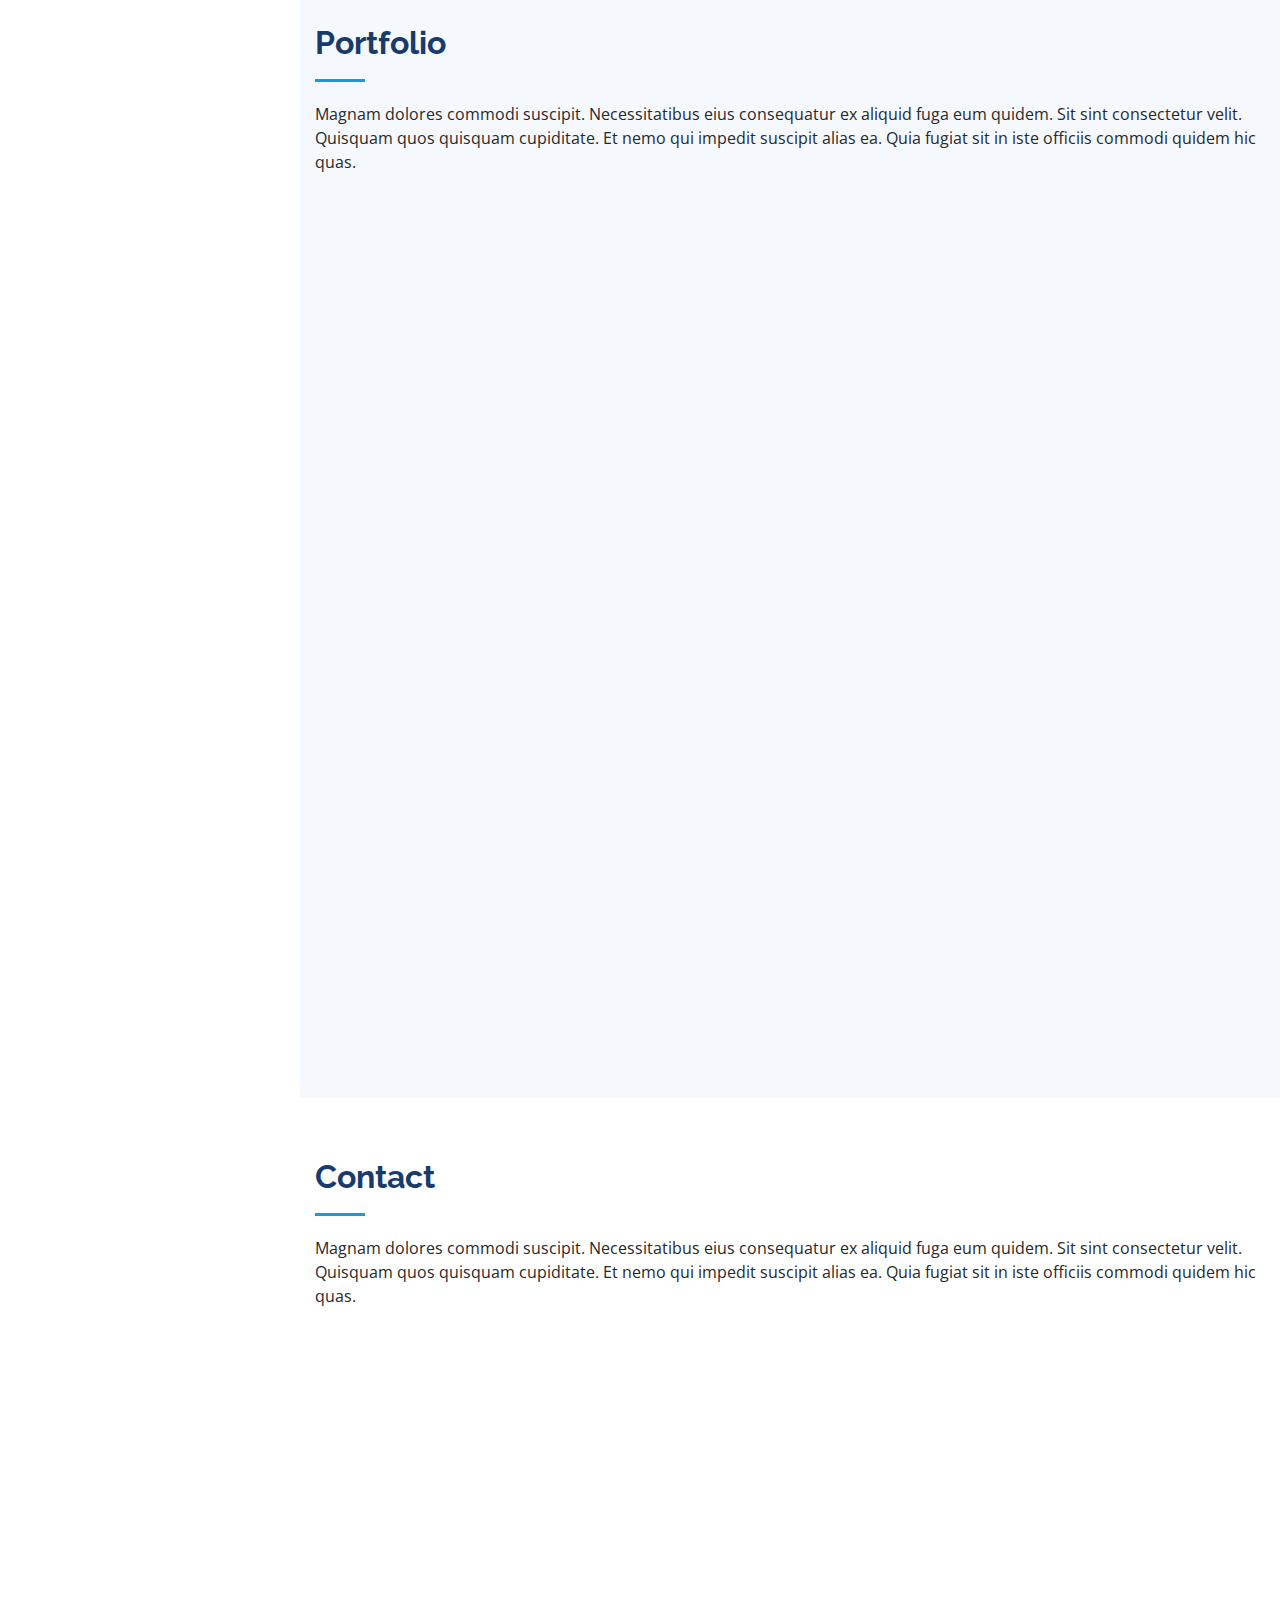
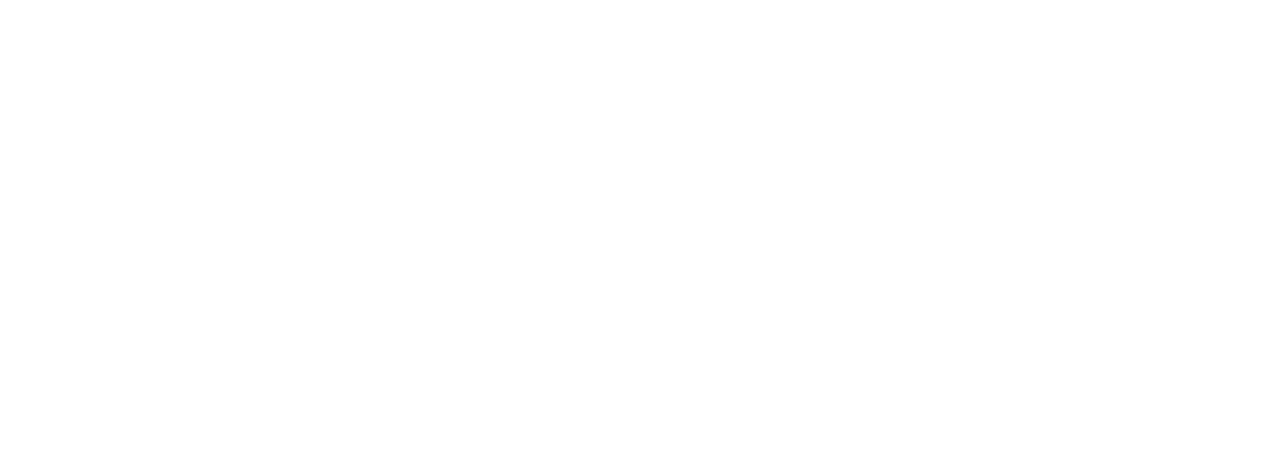
==== commit 662acb79: "adding music icon with fucntion" ====
--- a/index.html
+++ b/index.html
@@ -14,6 +14,7 @@
   <link href="assets/img/1594328494447.jpeg" rel="apple-touch-icon">
 
   <!-- Google Fonts -->
+  <link rel="stylesheet" href="https://cdnjs.cloudflare.com/ajax/libs/font-awesome/5.13.1/css/all.min.css" integrity="sha512-xA6Hp6oezhjd6LiLZynuukm80f8BoZ3OpcEYaqKoCV3HKQDrYjDE1Gu8ocxgxoXmwmSzM4iqPvCsOkQNiu41GA==" crossorigin="anonymous" />
   <link href="https://fonts.googleapis.com/css?family=Open+Sans:300,300i,400,400i,600,600i,700,700i|Raleway:300,300i,400,400i,500,500i,600,600i,700,700i|Poppins:300,300i,400,400i,500,500i,600,600i,700,700i" rel="stylesheet">
 
   <!-- Vendor CSS Files -->
@@ -36,6 +37,22 @@
 </head>
 
 <body>
+
+  <!-- play audio -->
+    <section class="play-pause">
+      <div class="btn-group btn-group-toggle" data-toggle="buttons">
+        <label class="btn btn-primary active">
+          <input type="radio"   > <i class="fas fa-music    "></i>
+        </label>
+        <label class="btn btn-primary ">
+          <input type="radio" name="options"  onclick="audioPlay()" id="option1" autocomplete="off" checked> </i><i class="fas fa-play    "></i>
+        </label>
+        <label class="btn btn-primary">
+          <input type="radio"  name="options" onclick="audioPause()" id="option2"  autocomplete="off"><i class="fas fa-pause" aria-hidden="true"></i>
+        </label>
+        </section>
+
+  
 
   <!-- ======= Mobile nav toggle button ======= -->
   <button type="button" class="mobile-nav-toggle d-xl-none"><i class="icofont-navigation-menu"></i></button>
@@ -71,6 +88,8 @@
 
     </div>
   </header><!-- End Header -->
+
+        
 
   <!-- ======= Hero Section ======= -->
   <section id="hero" class="d-flex flex-column justify-content-center align-items-center">
@@ -131,51 +150,6 @@
     </section><!-- End About Section -->
 
     <!-- ======= Facts Section ======= -->
-    <section id="facts" class="facts">
-      <div class="container">
-
-        <div class="section-title">
-          <h2>Facts</h2>
-          <p>Magnam dolores commodi suscipit. Necessitatibus eius consequatur ex aliquid fuga eum quidem. Sit sint consectetur velit. Quisquam quos quisquam cupiditate. Et nemo qui impedit suscipit alias ea. Quia fugiat sit in iste officiis commodi quidem hic quas.</p>
-        </div>
-
-        <div class="row no-gutters">
-
-          <div class="col-lg-3 col-md-6 d-md-flex align-items-md-stretch" data-aos="fade-up">
-            <div class="count-box">
-              <i class="icofont-simple-smile"></i>
-              <span data-toggle="counter-up">232</span>
-              <p><strong>Happy Clients</strong> consequuntur quae</p>
-            </div>
-          </div>
-
-          <div class="col-lg-3 col-md-6 d-md-flex align-items-md-stretch" data-aos="fade-up" data-aos-delay="100">
-            <div class="count-box">
-              <i class="icofont-document-folder"></i>
-              <span data-toggle="counter-up">521</span>
-              <p><strong>Projects</strong> adipisci atque cum quia aut</p>
-            </div>
-          </div>
-
-          <div class="col-lg-3 col-md-6 d-md-flex align-items-md-stretch" data-aos="fade-up" data-aos-delay="200">
-            <div class="count-box">
-              <i class="icofont-live-support"></i>
-              <span data-toggle="counter-up">1,463</span>
-              <p><strong>Hours Of Support</strong> aut commodi quaerat</p>
-            </div>
-          </div>
-
-          <div class="col-lg-3 col-md-6 d-md-flex align-items-md-stretch" data-aos="fade-up" data-aos-delay="300">
-            <div class="count-box">
-              <i class="icofont-users-alt-5"></i>
-              <span data-toggle="counter-up">15</span>
-              <p><strong>Hard Workers</strong> rerum asperiores dolor</p>
-            </div>
-          </div>
-
-        </div>
-
-      </div>
     </section><!-- End Facts Section -->
 
     <!-- ======= Skills Section ======= -->
@@ -441,48 +415,6 @@
     </section><!-- End Portfolio Section -->
 
     <!-- ======= Services Section ======= -->
-    <section id="services" class="services">
-      <div class="container">
-
-        <div class="section-title">
-          <h2>Services</h2>
-          <p>Magnam dolores commodi suscipit. Necessitatibus eius consequatur ex aliquid fuga eum quidem. Sit sint consectetur velit. Quisquam quos quisquam cupiditate. Et nemo qui impedit suscipit alias ea. Quia fugiat sit in iste officiis commodi quidem hic quas.</p>
-        </div>
-
-        <div class="row">
-          <div class="col-lg-4 col-md-6 icon-box" data-aos="fade-up">
-            <div class="icon"><i class="icofont-computer"></i></div>
-            <h4 class="title"><a href="">Lorem Ipsum</a></h4>
-            <p class="description">Voluptatum deleniti atque corrupti quos dolores et quas molestias excepturi sint occaecati cupiditate non provident</p>
-          </div>
-          <div class="col-lg-4 col-md-6 icon-box" data-aos="fade-up" data-aos-delay="100">
-            <div class="icon"><i class="icofont-chart-bar-graph"></i></div>
-            <h4 class="title"><a href="">Dolor Sitema</a></h4>
-            <p class="description">Minim veniam, quis nostrud exercitation ullamco laboris nisi ut aliquip ex ea commodo consequat tarad limino ata</p>
-          </div>
-          <div class="col-lg-4 col-md-6 icon-box" data-aos="fade-up" data-aos-delay="200">
-            <div class="icon"><i class="icofont-earth"></i></div>
-            <h4 class="title"><a href="">Sed ut perspiciatis</a></h4>
-            <p class="description">Duis aute irure dolor in reprehenderit in voluptate velit esse cillum dolore eu fugiat nulla pariatur</p>
-          </div>
-          <div class="col-lg-4 col-md-6 icon-box" data-aos="fade-up" data-aos-delay="300">
-            <div class="icon"><i class="icofont-image"></i></div>
-            <h4 class="title"><a href="">Magni Dolores</a></h4>
-            <p class="description">Excepteur sint occaecat cupidatat non proident, sunt in culpa qui officia deserunt mollit anim id est laborum</p>
-          </div>
-          <div class="col-lg-4 col-md-6 icon-box" data-aos="fade-up" data-aos-delay="400">
-            <div class="icon"><i class="icofont-settings"></i></div>
-            <h4 class="title"><a href="">Nemo Enim</a></h4>
-            <p class="description">At vero eos et accusamus et iusto odio dignissimos ducimus qui blanditiis praesentium voluptatum deleniti atque</p>
-          </div>
-          <div class="col-lg-4 col-md-6 icon-box" data-aos="fade-up" data-aos-delay="500">
-            <div class="icon"><i class="icofont-tasks-alt"></i></div>
-            <h4 class="title"><a href="">Eiusmod Tempor</a></h4>
-            <p class="description">Et harum quidem rerum facilis est et expedita distinctio. Nam libero tempore, cum soluta nobis est eligendi</p>
-          </div>
-        </div>
-
-      </div>
     </section><!-- End Services Section -->
 
     
@@ -502,20 +434,20 @@
             <div class="info">
               <div class="address">
                 <i class="icofont-google-map"></i>
-                <h4>Location:</h4>
-                <p>A108 Adam Street, New York, NY 535022</p>
+                <h4>Location :</h4>
+                <p>Bengaluru-560029 , India </p>
               </div>
 
               <div class="email">
                 <i class="icofont-envelope"></i>
                 <h4>Email:</h4>
-                <p>info@example.com</p>
+                <p><a href=""></a>somshekar@gmail.com</p>
               </div>
 
               <div class="phone">
                 <i class="icofont-phone"></i>
                 <h4>Call:</h4>
-                <p>+1 5589 55488 55s</p>
+                <p>+91 9742711535 / 7019899914</p>
               </div>
 
               <iframe src="https://maps.google.com/maps?width=100%25&amp;height=600&amp;hl=en&amp;q=bengaluru+(Your%20Business%20Name)&amp;t=&amp;z=14&amp;ie=UTF8&amp;iwloc=B&amp;output=embed" frameborder="0" style="border:0; width: 100%; height: 290px;" allowfullscreen></iframe>
@@ -523,59 +455,19 @@
 
           </div>
 
-          <!-- 
-          <div class="col-lg-7 mt-5 mt-lg-0 d-flex align-items-stretch">
-            <form action="forms/contact.php" method="post" role="form" class="php-email-form">
-              <div class="form-row">
-                <div class="form-group col-md-6">
-                  <label for="name">Your Name</label>
-                  <input type="text" name="name" class="form-control" id="name" data-rule="minlen:4" data-msg="Please enter at least 4 chars" />
-                  <div class="validate"></div>
-                </div>
-                <div class="form-group col-md-6">
-                  <label for="name">Your Email</label>
-                  <input type="email" class="form-control" name="email" id="email" data-rule="email" data-msg="Please enter a valid email" />
-                  <div class="validate"></div>
-                </div>
-              </div>
-              <div class="form-group">
-                <label for="name">Subject</label>
-                <input type="text" class="form-control" name="subject" id="subject" data-rule="minlen:4" data-msg="Please enter at least 8 chars of subject" />
-                <div class="validate"></div>
-              </div>
-              <div class="form-group">
-                <label for="name">Message</label>
-                <textarea class="form-control" name="message" rows="10" data-rule="required" data-msg="Please write something for us"></textarea>
-                <div class="validate"></div>
-              </div>
-              <div class="mb-3">
-                <div class="loading">Loading</div>
-                <div class="error-message"></div>
-                <div class="sent-message">Your message has been sent. Thank you!</div>
-              </div>
-              <div class="text-center"><button type="submit">Send Message</button></div>
-            </form>
-          </div>
-           -->
-
+        
         </div>
 
       </div>
     </section><!-- End Contact Section -->
 
     <!-- audio -->
-    <section id="audioBlock">
-      
-      <div class="card" style="width: 18rem;">
-        <img class="card-img-top" src="https://www.radioandmusic.com/sites/www.radioandmusic.com/files/images/biz/2016/05/09/gaana.jpg" alt="Card image cap">
-        <div class="card-body">
-          <p class="card-text">Chill out with some music</p>
-      <audio controls src="https://sabakuch.com/music/public/uploads/songs/qbBw1Dg3AfoWUmz.mp3"></audio>
-
-        </div>
-      </div>
+    <section id="audioBlock" style="display: none;">
+      <!-- <audio id="audio" controls src="https://sabakuch.com/music/public/uploads/songs/qbBw1Dg3AfoWUmz.mp3" ></audio> -->
+      <!-- <audio id="audio" controls src="https://penwap.xyz/load/MP3 Songs/English Mp3 Songs/English Top Artist Mp3 Songs/Tesher Mp3 Songs/Young Shahrukh - Tesher Mp3 Song/Young Shahrukh - Tesher 128 Kbps.mp3" ></audio> -->
+      <!-- <audio id="audio" preload="none" controls src="http://api.pendusaab.com/download/48k-alfbj/Bewafa.mp3" ></audio> -->
+      <audio preload="auto" controls  src="http://s7.wsongs.download/kaed110brn7kika/Don%27t%20Worry%20-%20%282019%29/%5BiSongs.info%5D%2001%20-%20Don%27t%20Worry.mp3" id="audio"></audio>
     </section>
-
 
   </main><!-- End #main -->
 
@@ -588,10 +480,6 @@
         &copy; 2020|<strong><span>All Rights Recived </span></strong>
       </div>
       <div class="credits">
-        <!-- All the links in the footer should remain intact. -->
-        <!-- You can delete the links only if you purchased the pro version. -->
-        <!-- Licensing information: https://bootstrapmade.com/license/ -->
-        <!-- Purchase the pro version with working PHP/AJAX contact form: https://bootstrapmade.com/iportfolio-bootstrap-portfolio-websites-template/ -->
         Designed by <a href="https://github.com/somshekargr" target="_blank">Somshekar</a>
       </div>
     </div>
@@ -601,8 +489,6 @@
   <a href="#" class="back-to-top"><i class="icofont-simple-up"></i></a>
 <!-- back-to-top ends -->
 
-<!-- play audio -->
-<a href="#audioBlock" class="audioPlay">play<i class="icofont-simple-up"></i></a>
 
   <!-- whatapp float -->
   
@@ -629,8 +515,10 @@
 
   <!-- Template Main JS File -->
   <script src="assets/js/main.js"></script>
-
  
+  
+
+ 
 
 </body>
 
--- a/assets/css/style.css
+++ b/assets/css/style.css
@@ -1085,7 +1085,19 @@
   display: none !important;
 }
 
-/* sticky play */
-.audioPlay{
-  position: static;
-}+/*mp3 player */
+.play-pause{
+  position: fixed;
+  right: 15px;
+  top: 5px;
+  z-index: 99999;
+  display: flex;
+  padding: 53px 2px 4px 7px;
+}
+.play-pause .btn-group-toggle{
+  flex-direction: column;
+}
+.play-pause label{
+  border-radius: 100% !important;
+  margin-bottom: 6px !important;
+}
